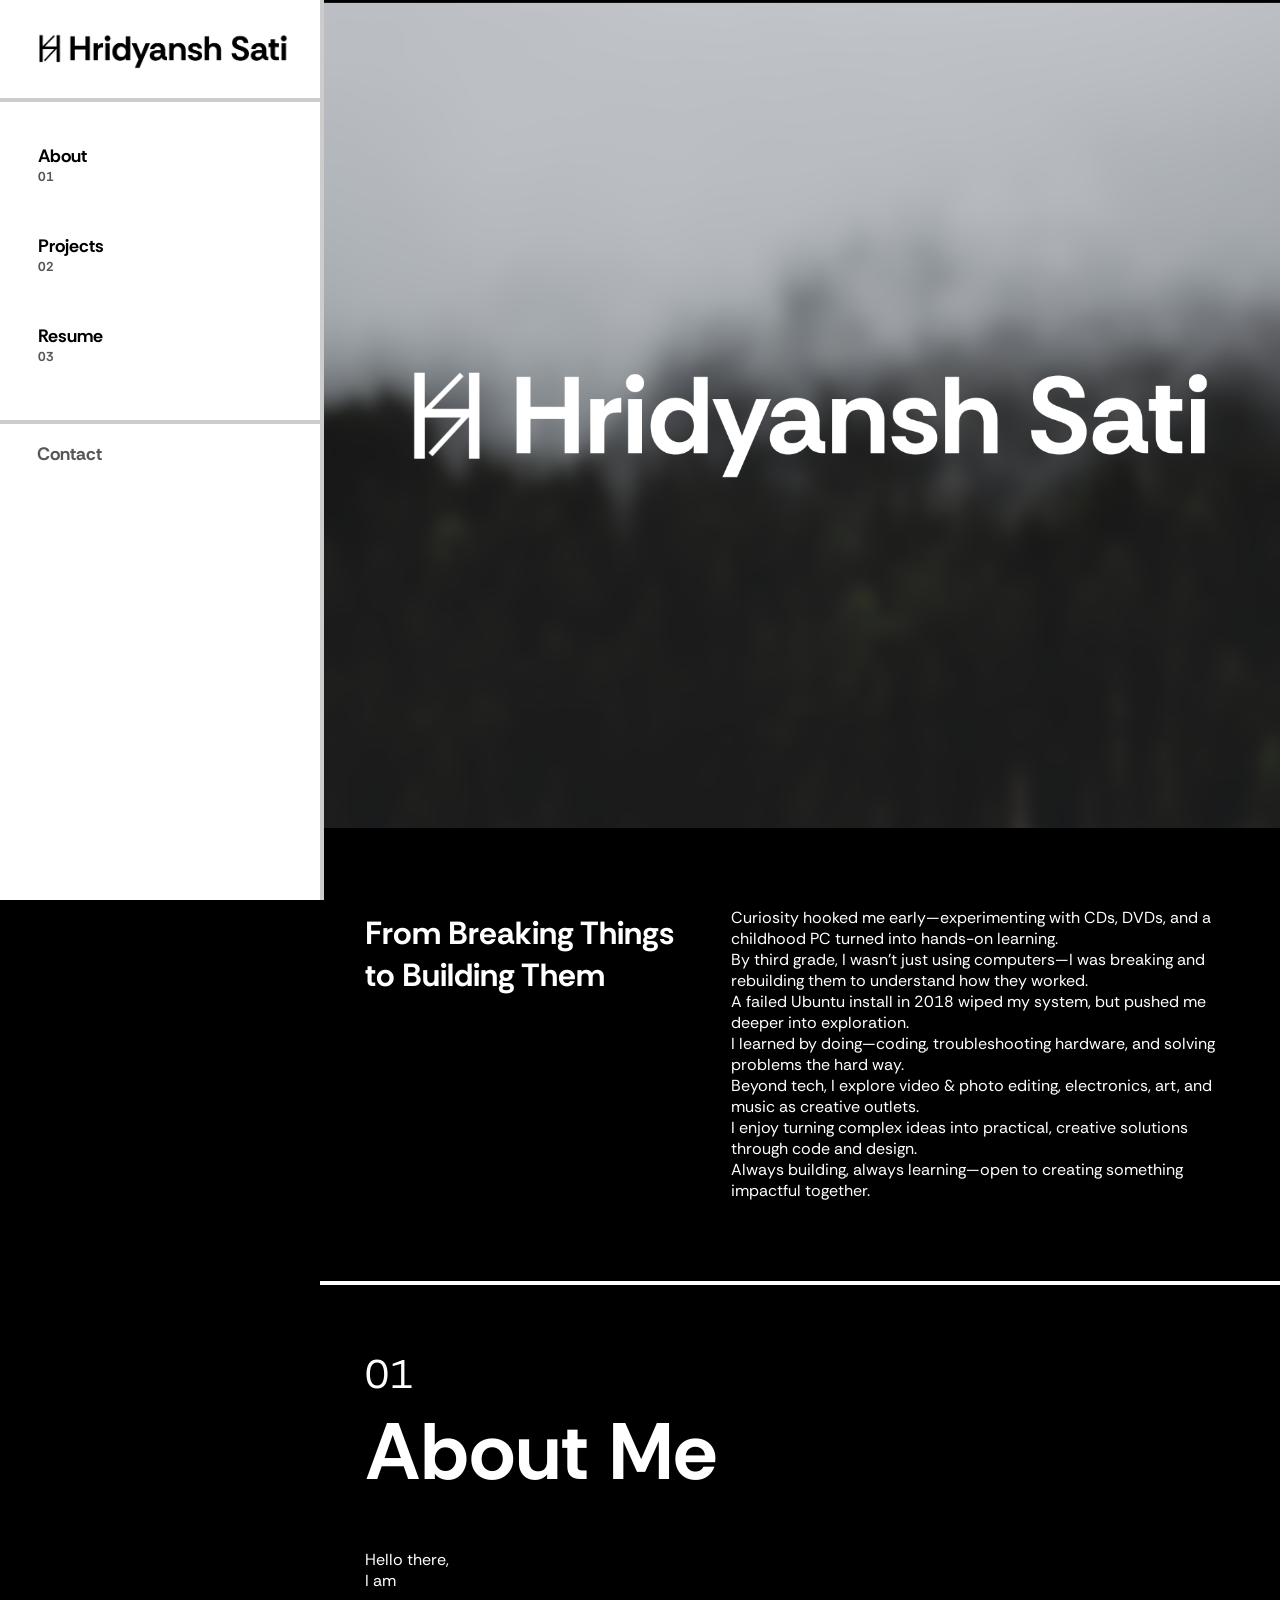
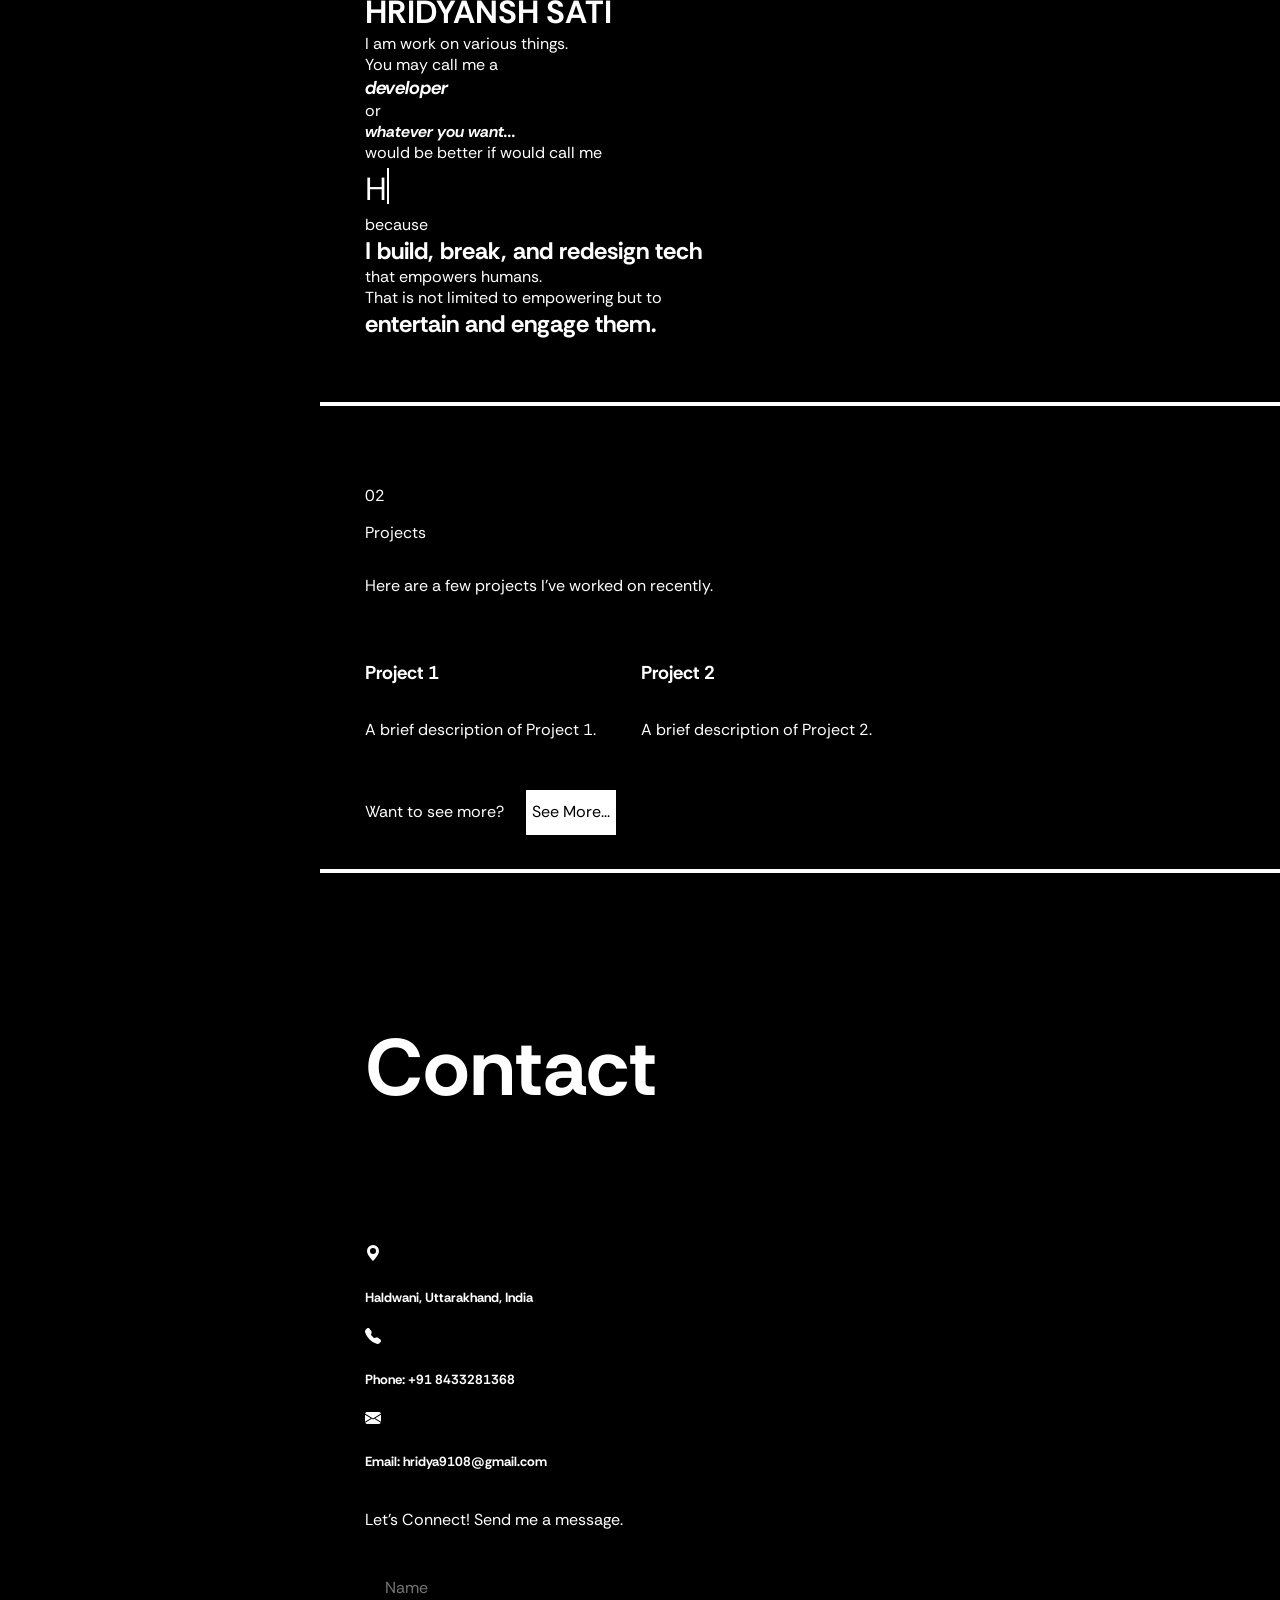
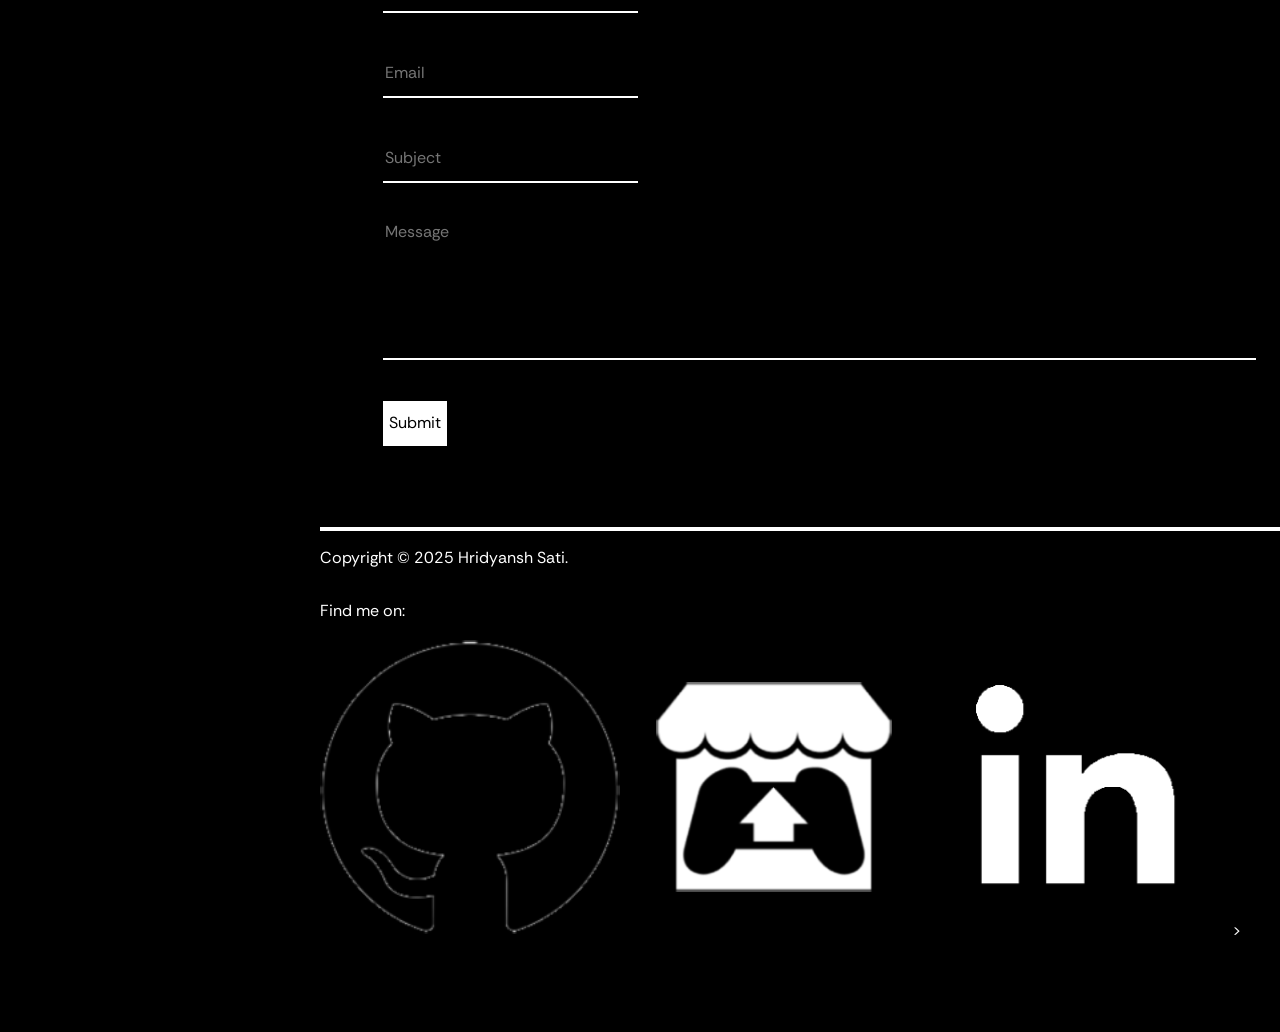
==== index.html @ 6a9c9d54 "some changes made to contact section like h1 to p" ====
<!DOCTYPE html>
<html lang="en">
    <head>
        <meta charset="UTF-8">
        <meta name="viewport" content="width=device-width, initial-scale=1.0">
        <link rel="preconnect" href="https://fonts.googleapis.com">
        <link rel="preconnect" href="https://fonts.gstatic.com" crossorigin>
        <link href="https://fonts.googleapis.com/css2?family=Rethink+Sans:ital,wght@0,400..800;1,400..800&display=swap" rel="stylesheet">
        <link rel="stylesheet" href="/css/index.css">
        <link rel="icon" type="image/png" href="/images/favicon.png">
        <title>Hridyansh Sati</title>
    </head>
    <body>
        <div id="container">
            <nav id="navbar">
                <div id="navbar-content">
                    <a href="index.html">
                        <div id="nav-logo">
                            <svg xmlns="http://www.w3.org/2000/svg" xmlns:xlink="http://www.w3.org/1999/xlink" width="3000" height="500" viewBox="0 0 3000 500">
                                <image xlink:href="[data-uri]" x="0" y="0" width="3000" height="500"/>
                            </svg>
                        </div>
                    </a>
                    <ol>
                        <li>
                            <button class="nav-links">
                                <div class="nav-links-title">
                                    <p class="nav-links-title-name">About</p>
                                </div>
                                <div class="nav-links-title">
                                    <p  class="nav-links-title-number">01</p>
                                </div>
                            </button>
                        </li>
                        <li>
                            <button class="nav-links">
                                <div class="nav-links-title">
                                    <p  class="nav-links-title-name">Projects</p>
                                </div>
                                <div class="nav-links-title">
                                    <p  class="nav-links-title-number">02</p>
                                </div>
                            </button>
                        </li>
                        <li>
                            <button class="nav-links">
                                <div class="nav-links-title">
                                    <p  class="nav-links-title-name">Resume</p>
                                </div>
                                <div class="nav-links-title">
                                    <p  class="nav-links-title-number">03</p>
                                </div>
                            </button>
                        </li>
                    </ol>
                    <a href="/html/contact.html" class="nav-links-contact">Contact</a>
                </div>
            </nav>

            <div id="contentContainer">
                <div id="iImage">
                </div>

                <div id="sparky">
                    <div id="sparkingIdeas">
                        <div id="sparkingIdeas-title">
                            <h1>From Breaking Things to Building Them </h1>
                        </div>
                        <div id="sparkingIdeas-content">
                            <p>Curiosity hooked me early—experimenting with CDs, DVDs, and a childhood PC turned into hands-on learning.<br>
                                By third grade, I wasn’t just using computers—I was breaking and rebuilding them to understand how they worked.<br>
                                A failed Ubuntu install in 2018 wiped my system, but pushed me deeper into exploration.<br>
                                I learned by doing—coding, troubleshooting hardware, and solving problems the hard way.<br>
                                Beyond tech, I explore video & photo editing, electronics, art, and music as creative outlets.<br>
                                I enjoy turning complex ideas into practical, creative solutions through code and design.<br>
                                Always building, always learning—open to creating something impactful together.
                            </p>
                        </div>
                    </div>
                </div>

                <div id="about-me">
                    <div id="about-section">
                        <div id="about-title">
                            <p id="about-title-number">01</p>
                            <p id="about-title-name">About Me</p>
                        </div>
                        <div id="about-content">
                            <p>Hello there,<br>I am </p>
                            <h1>HRIDYANSH SATI</h1>
                            <p>I am work on various things.<br> You may call me a</p>
                            <h3>developer</h3>
                            <p>or</p>
                            <h4>whatever you want...</h4>
                            <p>would be better if would call me</p>
                            <div id="changingTerm">
                                <p><span id="term"></span></p>
                            </div>
                            <p>because</p>
                            <h2>I build, break, and redesign tech</h2>
                            <p>that empowers humans.<br>That is not limited to empowering but to</p>
                            <h2>entertain and engage them.</h2>
                        </div>
                    </div>
                </div>

                <div id="projects">
                    <div id="projects-section">
                        <div id="projects-title">
                            <p id="projects-title-number">02</p>
                            <p id="projects-title-name">Projects</p>
                        </div>
                        <div id="projects-content">
                            <p>Here are a few projects I've worked on recently.</p>
                            <div id="project-items">
                                <div id="project-itembox">
                                    <div id="project-item-image">
                                    </div>
                                    <div class="project-item-title">
                                        <h3>Project 1</h3>
                                    </div>
                                    <div class="project-item-description">
                                        <p>A brief description of Project 1.</p>
                                    </div>
                                </div>
                                <div id="project-itembox">
                                    <div id="project-item-image">
                                    </div>
                                    <div class="project-item-title">
                                        <h3>Project 2</h3>
                                    </div>
                                    <div class="project-item-description">
                                        <p>A brief description of Project 2.</p>
                                    </div>
                                </div>
                            </div>
                            <div id="see-more">
                                <p>Want to see more? <button>See More...</button></p>
                            </div>
                        </div>
                    </div>
                </div>

                <div id="contact">
                    <div id="contact-section">
                        <div id="contact-title">
                            <p id="contact-title-name">Contact</p>
                        </div>
                        <div id="contact-content">
                            <div id="contact-details">
                                <div class="contact-detail-1">
                                    <svg xmlns="http://www.w3.org/2000/svg" width="16" height="16" fill="currentColor" class="bi bi-geo-alt-fill" viewBox="0 0 16 16">
                                        <path d="M8 16s6-5.686 6-10A6 6 0 0 0 2 6c0 4.314 6 10 6 10m0-7a3 3 0 1 1 0-6 3 3 0 0 1 0 6"/>
                                    </svg>
                                    <h5>Haldwani, Uttarakhand, India</h5>
                                </div>
                                <div class="contact-detail-2">
                                    <svg xmlns="http://www.w3.org/2000/svg" width="16" height="16" fill="currentColor" class="bi bi-telephone-fill" viewBox="0 0 16 16">
                                        <path fill-rule="evenodd" d="M1.885.511a1.745 1.745 0 0 1 2.61.163L6.29 2.98c.329.423.445.974.315 1.494l-.547 2.19a.68.68 0 0 0 .178.643l2.457 2.457a.68.68 0 0 0 .644.178l2.189-.547a1.75 1.75 0 0 1 1.494.315l2.306 1.794c.829.645.905 1.87.163 2.611l-1.034 1.034c-.74.74-1.846 1.065-2.877.702a18.6 18.6 0 0 1-7.01-4.42 18.6 18.6 0 0 1-4.42-7.009c-.362-1.03-.037-2.137.703-2.877z"/>
                                    </svg>
                                    <h5>Phone: +91 8433281368</h5>
                                </div>
                                <div class="contact-detail-3">
                                    <svg xmlns="http://www.w3.org/2000/svg" width="16" height="16" fill="currentColor" class="bi bi-envelope-fill" viewBox="0 0 16 16">
                                        <path d="M.05 3.555A2 2 0 0 1 2 2h12a2 2 0 0 1 1.95 1.555L8 8.414zM0 4.697v7.104l5.803-3.558zM6.761 8.83l-6.57 4.027A2 2 0 0 0 2 14h12a2 2 0 0 0 1.808-1.144l-6.57-4.027L8 9.586zm3.436-.586L16 11.801V4.697z"/>
                                    </svg>
                                    <h5>Email: hridya9108@gmail.com</h5>
                                </div>
                            </div>
                            <div id="contact-form">
                                <div id="contect-message">
                                    <p>Let's Connect! Send me a message.</p>
                                </div>
                                <div id="contact-form-content">
                                    <form action="https://formspree.io/f/xanbqana" method="POST">
                                        <div id="form-inputs">
                                            <div class="form-input">
                                                <input type="text" placeholder="Name" required name="name">
                                            </div>
                                            <div class="form-input">
                                                <input type="text" placeholder="Email" required name="email">
                                            </div>
                                            <div class="form-input">
                                                <input type="text" placeholder="Subject" required name="subject">
                                            </div>
                                            <div class="form-input">
                                                <textarea type="text" placeholder="Message" required name="message" id="message"></textarea>
                                            </div>
                                        </div>
                                        <div id="contact-form-submit">
                                            <button type="submit">Submit</button>
                                        </div>
                                    </form>
                                    <!--Message Overlay -->
                                    <div id="overlay">
                                        <div id="overlay-message"></div>
                                    </div>
                                </div>
                            </div>
                        </div>
                    </div>
                </div>
                
                <div id="bottomB">
                    <div id="copy">
                        <p>Copyright &copy; 2025 Hridyansh Sati.</p>
                    </div>
                    <div id="connect">
                        <p>Find me on:</p>
                        <a href="https://github.com/hridyansh5492" target="_blank" rel="noopener" aria-label="Go to Github"><img src="icons/github.png" alt=""></img></a>
                        <a href="https://itch.io/profile/sapt7" target="_blank" rel="noopener" aria-label="Go to Itch.io"><img src="icons/itch_io.png" alt=""></img></a>
                        <a href="https://www.linkedin.com/in/hridyansh-sati-08685918a/" target="_blank" rel="noopener" aria-label="Go to LinkedIn"><img src="icons/linkedin.png" alt=""></img></a>
                        <!--<a href=""><img src="icons/playstore.png" alt=""></img></a>-->   <!--Playstore Tag-->>
                    </div>
                </div>
            </div>
        </div>
        <script src="/js/index.js"></script>
    </body>
</html>
---- css/index.css ----
*{
    font-family: "Rethink Sans", sans-serif;
    color: rgb(255, 255, 255);
    list-style-type: none;
    overflow-x: hidden;
}

html {
    scroll-behavior: smooth;
}

body{
    margin: 0%;
    background-color: #000000;
}

#container{
    width: 100%;
    height: 100%;
}

/* Navigation Bar */
#navbar{
    background-color: rgb(255, 255, 255);
    height: 100vh;
    width: 25%;
    position: fixed;
    border-right: #cccccc 0.5vh solid;
}

#navbar-content{
    display: flex;
    flex-direction: column;
    gap: 18px;
}

#nav-logo{
    border-bottom: #cccccc 0.5vh solid;
}

#nav-logo svg{
    width: 100%;
    height: auto;
    display: block;
    margin: 7% 7% 7% 5%;
}

#navbar ol{
    padding: 0;
    margin: 0;
    border-bottom: #cccccc 0.5vh solid;
    padding: 0px 20px 30px 32px;
    gap: 10px;
}

#navbar ol li{
    display: flex;
    flex-direction: column;         
    box-sizing: border-box;
}

/*buttons in the navigation bar*/
.nav-links, .nav-links-contact {
    background-color: rgb(255, 255, 255);
    color: rgb(0, 0, 0);
    position: relative;
    width: 100%;
    height: 10vh;
    overflow: hidden;
    justify-content: left;
    text-decoration: none;
    font-weight: bold;
    margin: 0px;
}

.nav-links .nav-links-title{
    width: 80%;
    height: min-content; 
    display: flex;
    flex-direction: row;
}

.nav-links .nav-links-title .nav-links-title-name {
    color: #000000;
    font-size: 18px;
    margin: 0px;
}

.nav-links .nav-links-title .nav-links-title-number {
    color: #575757;
    font-size: 13px;
    margin: 0px;
}

.nav-links-contact {
    padding: 0px 20px 30px 37px;
    color: #575757;
    font-size: 18px;
}

#navbar li .nav-links:hover .nav-links-title-name{
    color: #575757;
}

#navbar li .nav-links:hover .nav-links-title-number{
    color: #000000;
}

/*Content Container*/
#contentContainer{
    margin-left: 25%;
    width: 75%;
    display: flex;
    flex-direction: column;
    padding-bottom: 10vh;
}

/*intro image*/
#iImage{
    background-image: url("/images/iImage.svg");
    background-size: cover;
    background-position: center;
    width: 100%;
    height: 92vh;
}

/*sparking Ideas*/
#sparky {
    border-bottom: #ffffff 0.5vh solid;
}

#sparkingIdeas{
    display: flex;
    flex-direction: row;
    margin-top: 7vh;
    margin-left: 5vh;
}

#sparkingIdeas-title {
    width: 35%;
}

#sparkingIdeas-content{
    width: 55%;
    margin: 0% 0% 7% 5%;
}

/*about-section*/
#about-me {
    border-bottom: #ffffff 0.5vh solid;
}

#about-section{
    margin-top: 7vh;
    margin-left: 5vh;
}

#about-section p,
#about-section h1,
#about-section h2,
#about-section h3,
#about-section h4,
#about-section h5,
#about-section h6{
    margin: 0;
}

#about-section h3,
#about-section h4{
    font-style: italic;
}

#about-title{
    display: flex;
    flex-direction: column;
    margin-bottom: 5vh;
}

#about-title-number {
    font-size: 2.5rem;
}

#about-title-name {
    font-size: 5rem;
    font-weight: bold;
}

#about-content {
    gap: 5vh;
    margin-bottom: 7vh;
}

#changingTerm{
    margin-top: 5vh;
    margin-left: 5vh;
    width: 75%;
    height: 2.25rem;
    display: flex;
    margin: 5px 0px 10px 0px;
}

#changingTerm p{
    font-family: "Rethink Sans", sans-serif;
    font-size: 2rem;
    width: 16ch;
    overflow: hidden;
    white-space: nowrap;
    margin: 0;
    flex-shrink: 0px;
}

#term{
    display: inline-block;
    border-right: 2px solid white;
    animation: blink 0.8s steps(1) infinite;
}

@keyframes blink {
    50% {
        border-color: transparent;
    }
}

/*projects-section
<div id="projects">
                    <div id="projects-section">
                        <div id="projects-title">
                            <p id="projects-title-number">02</p>
                            <p id="projects-title-name">Projects</p>
                        </div>
                        <div id="projects-content">
                            <p>Here are a few projects I've worked on recently.</p>
                            <div id="project-items">
                                <div id="project-itembox">
                                    <div id="project-item-image">
                                    </div>
                                    <div class="project-item-title">
                                        <h3>Project 1</h3>
                                    </div>
                                    <div class="project-item-description">
                                        <p>A brief description of Project 1.</p>
                                    </div>
                                </div>
                                */
#projects {
    border-bottom: #ffffff 0.5vh solid;
}

#projects-section{
    margin-top: 7vh;
    margin-left: 5vh;
}

#project-items{
    display: flex;
    flex-direction: row;
    gap: 5vh;
    margin-top: 5vh;
}


/*contact form*/
#contact {
    border-bottom: #ffffff 0.5vh solid;
}

#contact-section{
    margin-top: 7vh;
    margin-left: 5vh;
}

#contact-title{
    display: flex;
    flex-direction: column;
    margin-bottom: 5vh;
}

#contact-title-name {
    font-size: 5rem;
    font-weight: bold;
}

#contact-content {
    gap: 5vh;
    margin-bottom: 7vh;
}

#contform{
    display: grid;
}

input, button{
    margin: 2vh;
    height: 5vh;
    background-color: transparent;
    color: #ffffff;
    border: 0;
    border-bottom: 2px solid #ffffff;
    outline: none;
    font-size: 100%;
}

textarea{
    width: 95%;
    margin: 2vh;
    background-color: transparent;
    border: 0;
    border-bottom: 2px solid #ffffff;
    resize: none;
    outline: none;
    font-size: 100%;
}

#message{
    height: 15vh;
}

button{
    background-color: #ffffff;
    color: #000000;
    font-size: 100%;
}

/*footer
#bottomB{
    width: 100%;
    height: 7%;
    background-color: #ffffff;
    display: flex;
    justify-content: space-between;

    bottom: 0px;
    font-size: larger;
    font-weight: bold;
    box-shadow: -10px -10px 15px 15px rgba(61, 61, 61, 0.3);
}

#bottomB #copy{
    width: 50%;
    color: #000000;
    margin-top: 0.5%;
    margin-left: 2%;
}

#bottomB #connect{
    width: 45%;
    display: flex;
    margin-top: 0.5%;
}

#bottomB p{
    color: #000000;
    margin-top: 1%;
}

#bottomB #connect img{
    width: 5vh;
    height: 5vh;
    margin-left: 2vh;
    border-radius: 50%;
}

#bottomB #connect img:hover{
    box-shadow: 0px 0px 10px #000;
}

#contact{
    margin-left: 5vh;
    width: 50%;
}

#connectM{
    margin-left: 2vh;
}
*/
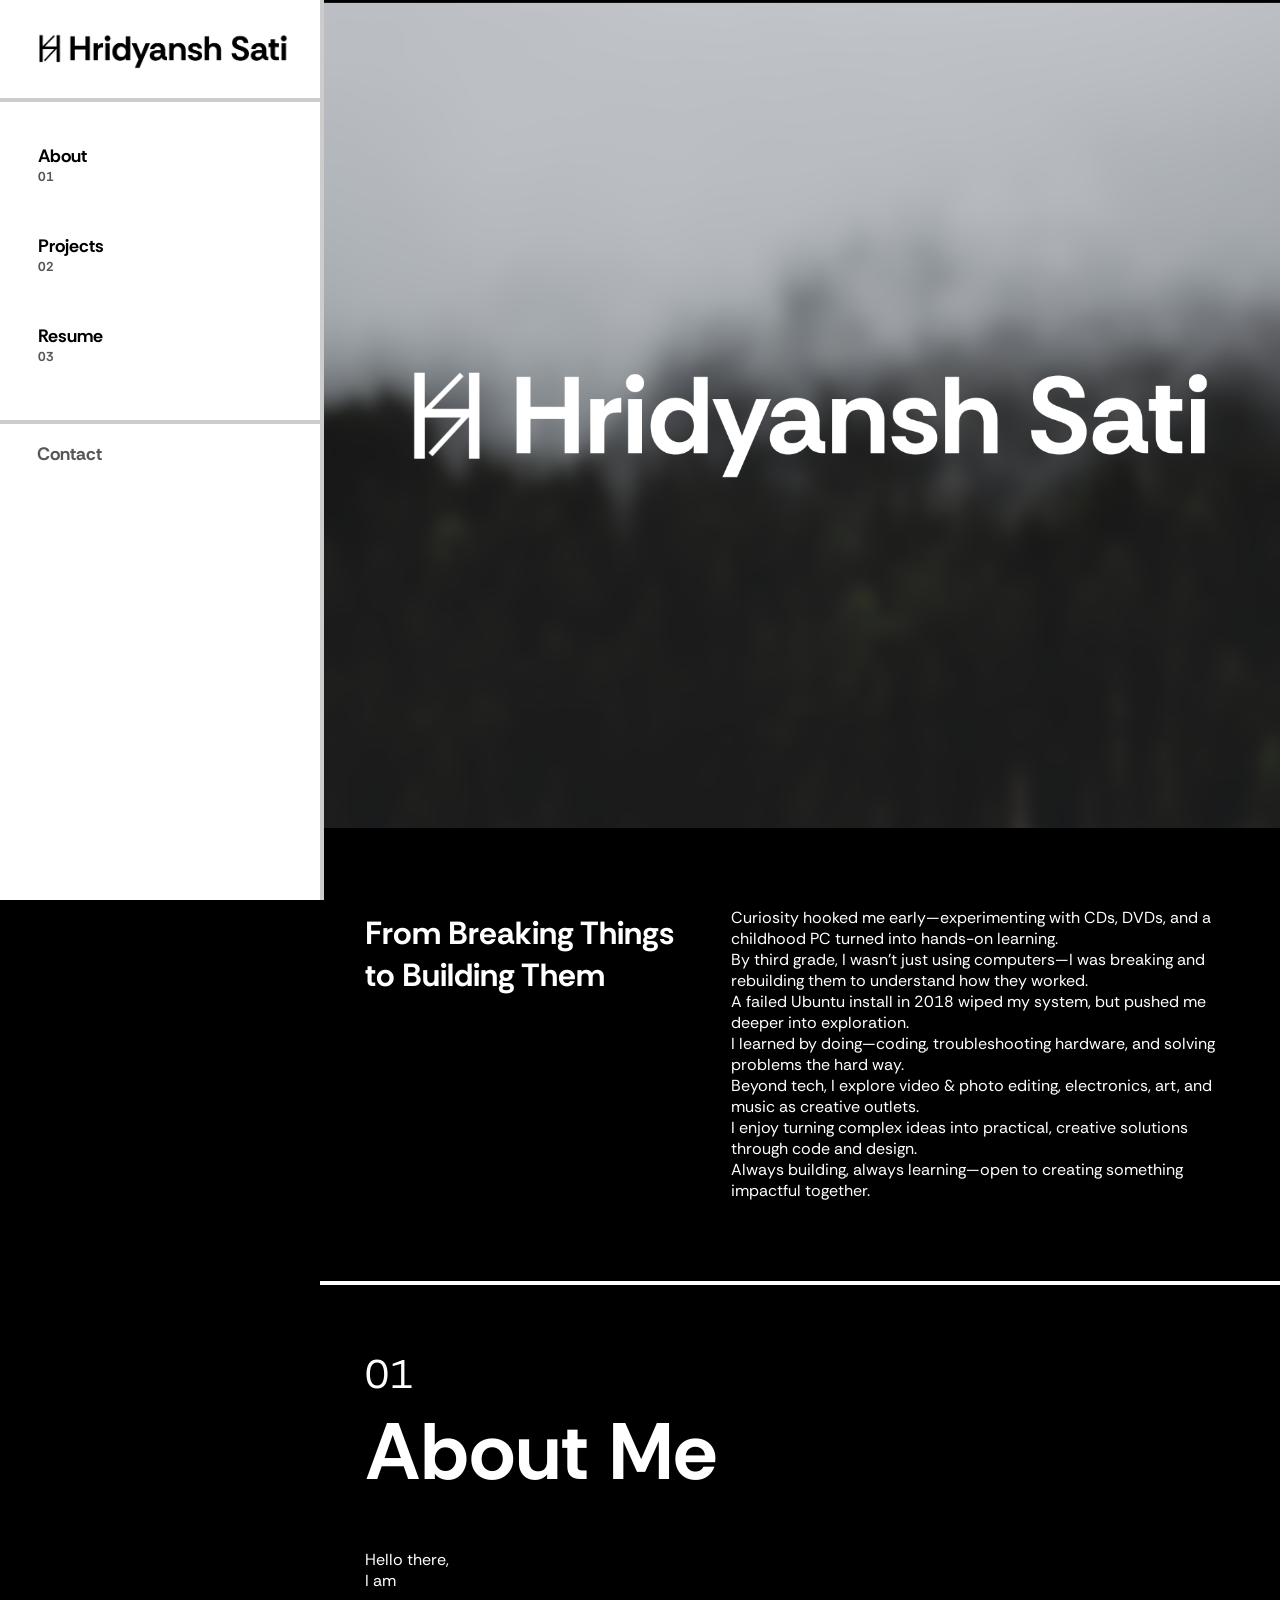
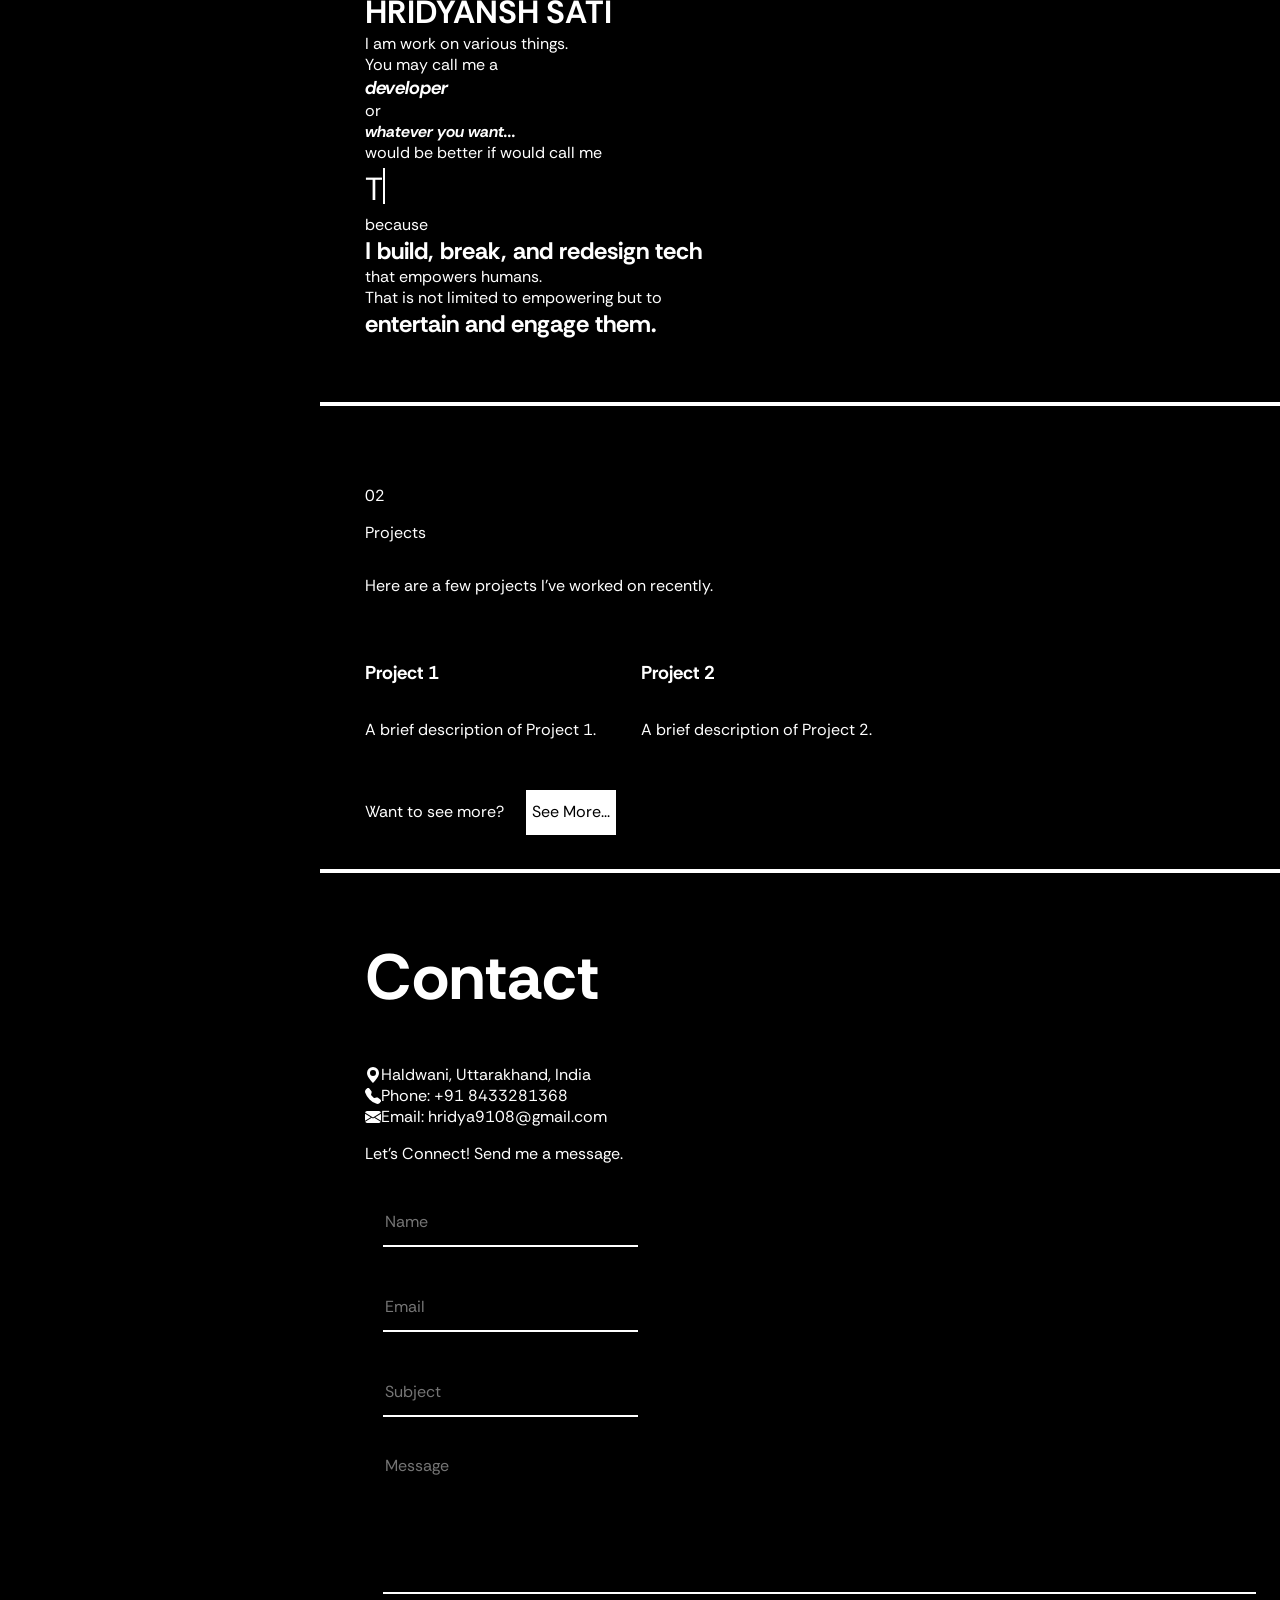
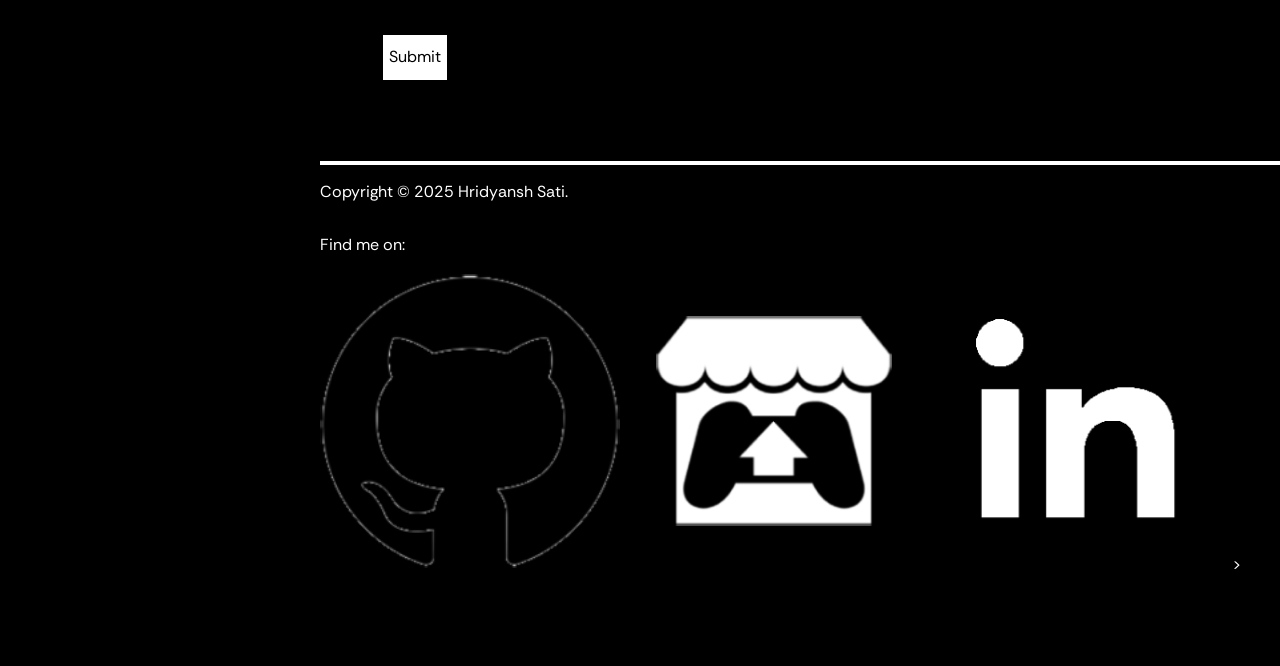
==== commit 7ff54dd1: "done settings of contact details" ====
--- a/index.html
+++ b/index.html
@@ -148,23 +148,23 @@
                         </div>
                         <div id="contact-content">
                             <div id="contact-details">
-                                <div class="contact-detail-1">
-                                    <svg xmlns="http://www.w3.org/2000/svg" width="16" height="16" fill="currentColor" class="bi bi-geo-alt-fill" viewBox="0 0 16 16">
+                                <div class="contact-detail">
+                                    <svg class="contact-detail-icon" xmlns="http://www.w3.org/2000/svg" width="16" height="16" fill="currentColor" class="bi bi-geo-alt-fill" viewBox="0 0 16 16">
                                         <path d="M8 16s6-5.686 6-10A6 6 0 0 0 2 6c0 4.314 6 10 6 10m0-7a3 3 0 1 1 0-6 3 3 0 0 1 0 6"/>
                                     </svg>
-                                    <h5>Haldwani, Uttarakhand, India</h5>
-                                </div>
-                                <div class="contact-detail-2">
-                                    <svg xmlns="http://www.w3.org/2000/svg" width="16" height="16" fill="currentColor" class="bi bi-telephone-fill" viewBox="0 0 16 16">
+                                    <p class="contact-detail-info">Haldwani, Uttarakhand, India</p>
+                                </div>
+                                <div class="contact-detail">
+                                    <svg class="contact-detail-icon" xmlns="http://www.w3.org/2000/svg" width="16" height="16" fill="currentColor" class="bi bi-telephone-fill" viewBox="0 0 16 16">
                                         <path fill-rule="evenodd" d="M1.885.511a1.745 1.745 0 0 1 2.61.163L6.29 2.98c.329.423.445.974.315 1.494l-.547 2.19a.68.68 0 0 0 .178.643l2.457 2.457a.68.68 0 0 0 .644.178l2.189-.547a1.75 1.75 0 0 1 1.494.315l2.306 1.794c.829.645.905 1.87.163 2.611l-1.034 1.034c-.74.74-1.846 1.065-2.877.702a18.6 18.6 0 0 1-7.01-4.42 18.6 18.6 0 0 1-4.42-7.009c-.362-1.03-.037-2.137.703-2.877z"/>
                                     </svg>
-                                    <h5>Phone: +91 8433281368</h5>
-                                </div>
-                                <div class="contact-detail-3">
-                                    <svg xmlns="http://www.w3.org/2000/svg" width="16" height="16" fill="currentColor" class="bi bi-envelope-fill" viewBox="0 0 16 16">
+                                    <p class="contact-detail-info">Phone: +91 8433281368</p>
+                                </div>
+                                <div class="contact-detail">
+                                    <svg class="contact-detail-icon" xmlns="http://www.w3.org/2000/svg" width="16" height="16" fill="currentColor" class="bi bi-envelope-fill" viewBox="0 0 16 16">
                                         <path d="M.05 3.555A2 2 0 0 1 2 2h12a2 2 0 0 1 1.95 1.555L8 8.414zM0 4.697v7.104l5.803-3.558zM6.761 8.83l-6.57 4.027A2 2 0 0 0 2 14h12a2 2 0 0 0 1.808-1.144l-6.57-4.027L8 9.586zm3.436-.586L16 11.801V4.697z"/>
                                     </svg>
-                                    <h5>Email: hridya9108@gmail.com</h5>
+                                    <p class="contact-detail-info">Email: hridya9108@gmail.com</p>
                                 </div>
                             </div>
                             <div id="contact-form">
--- a/css/index.css
+++ b/css/index.css
@@ -276,8 +276,9 @@
 }
 
 #contact-title-name {
-    font-size: 5rem;
+    font-size: 4rem;
     font-weight: bold;
+    margin: 0;
 }
 
 #contact-content {
@@ -285,8 +286,19 @@
     margin-bottom: 7vh;
 }
 
-#contform{
-    display: grid;
+#contact-details {
+    display: flex;
+    flex-direction: column;
+}
+
+.contact-detail {
+    display: flex;
+    flex-direction: row;
+    align-items: center;
+}
+
+.contact-detail-info {
+    margin: 0;
 }
 
 input, button{
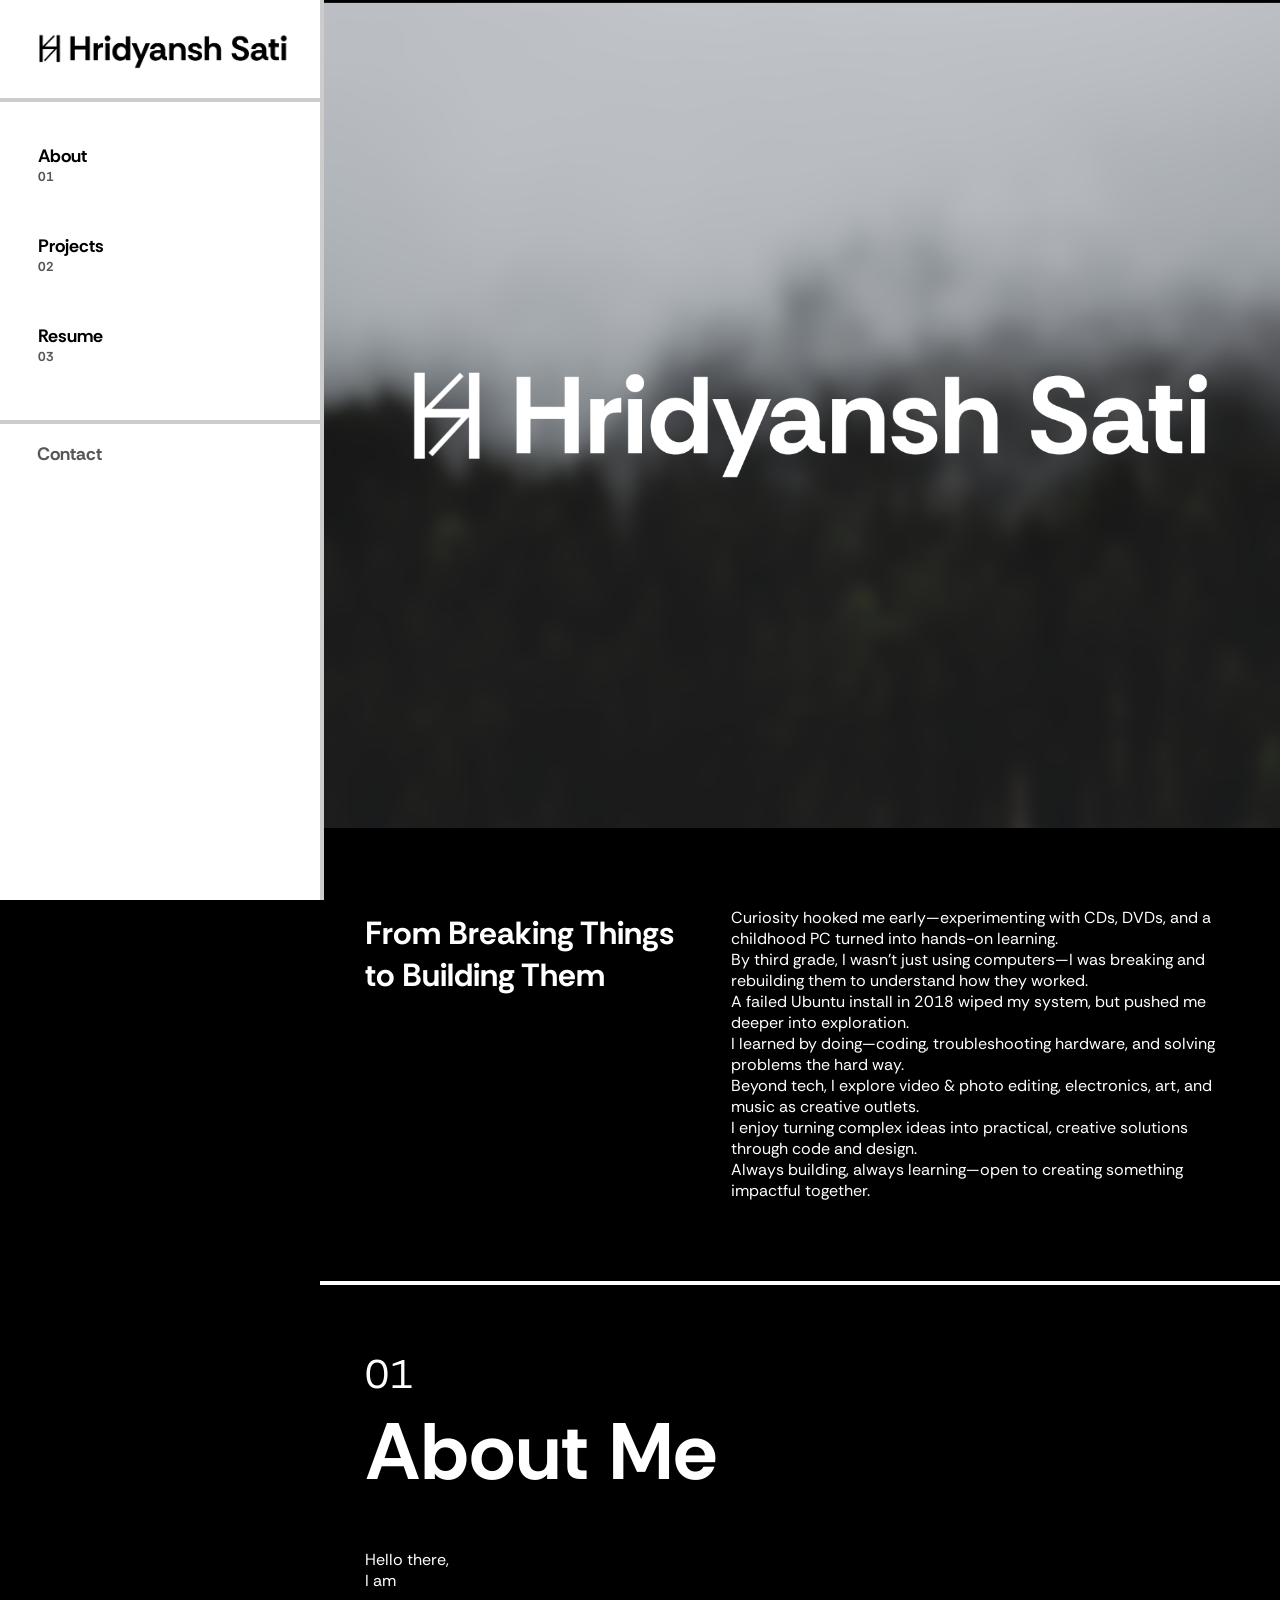
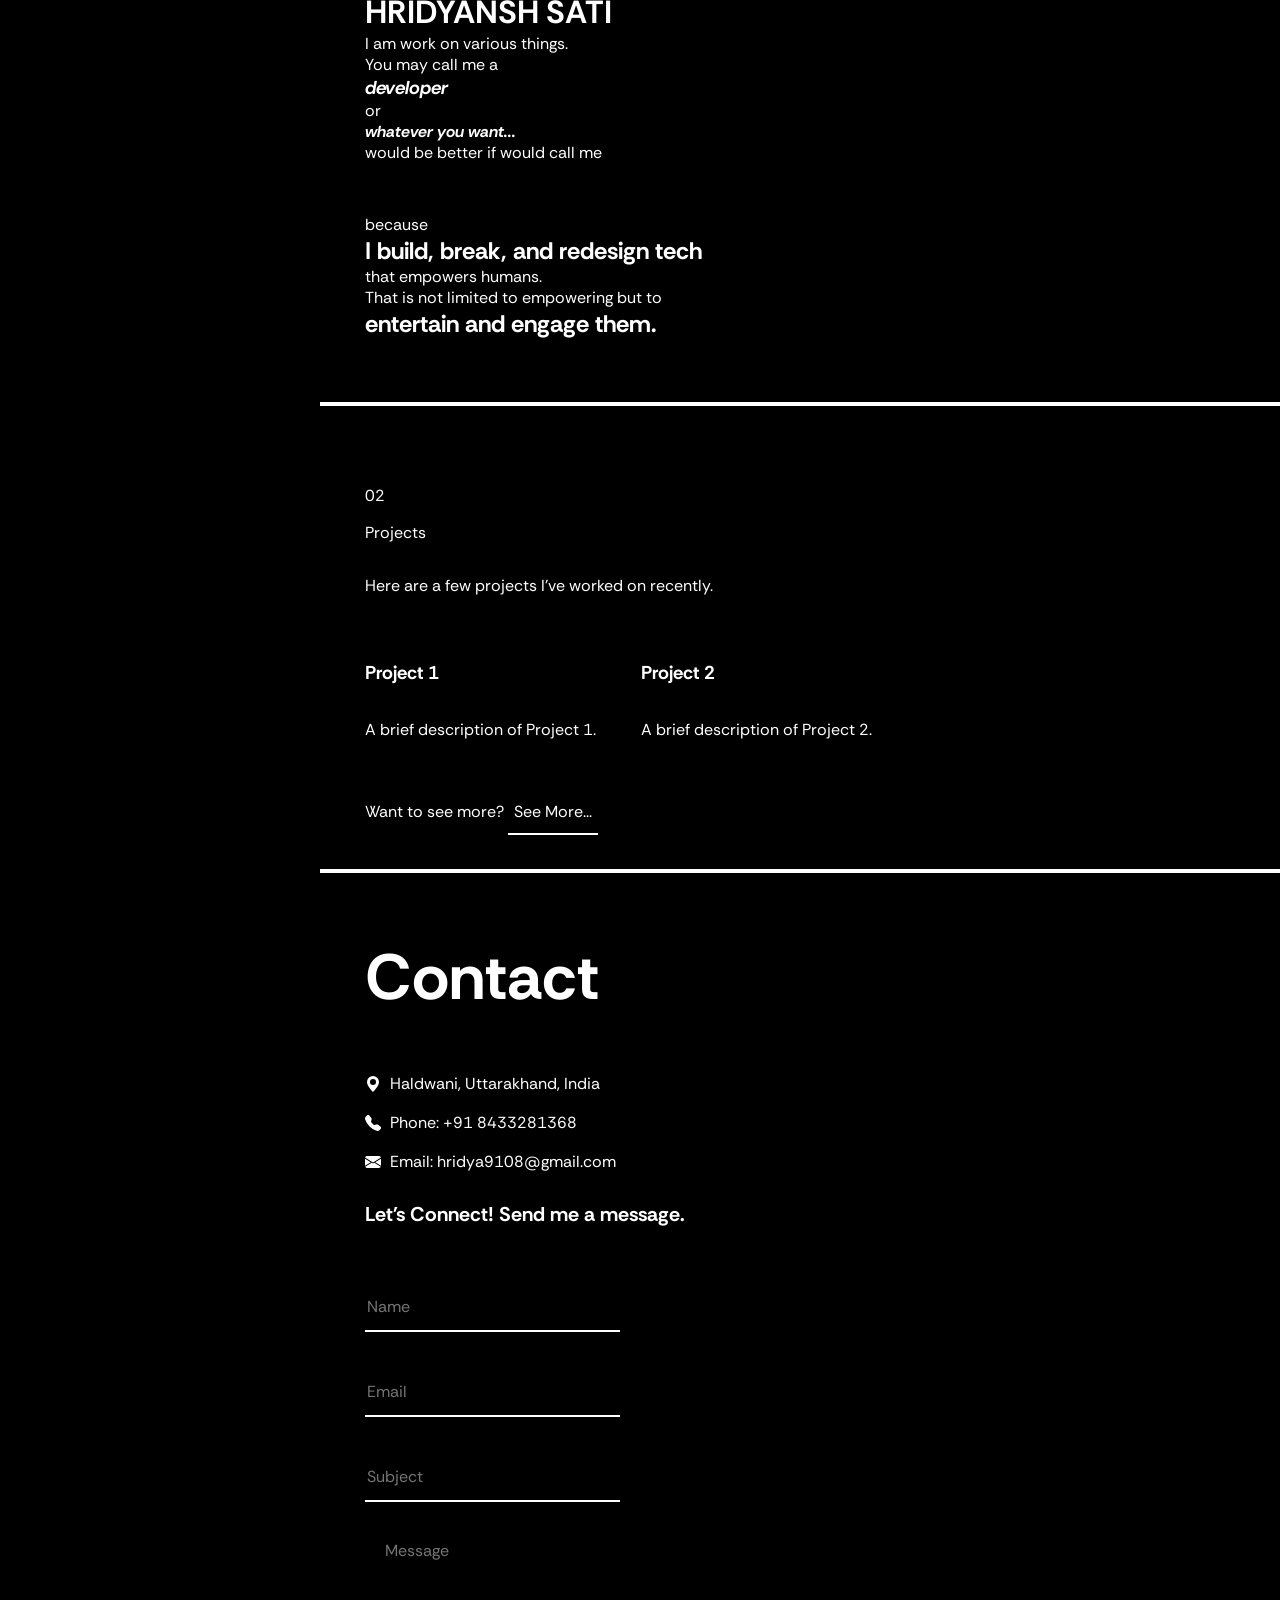
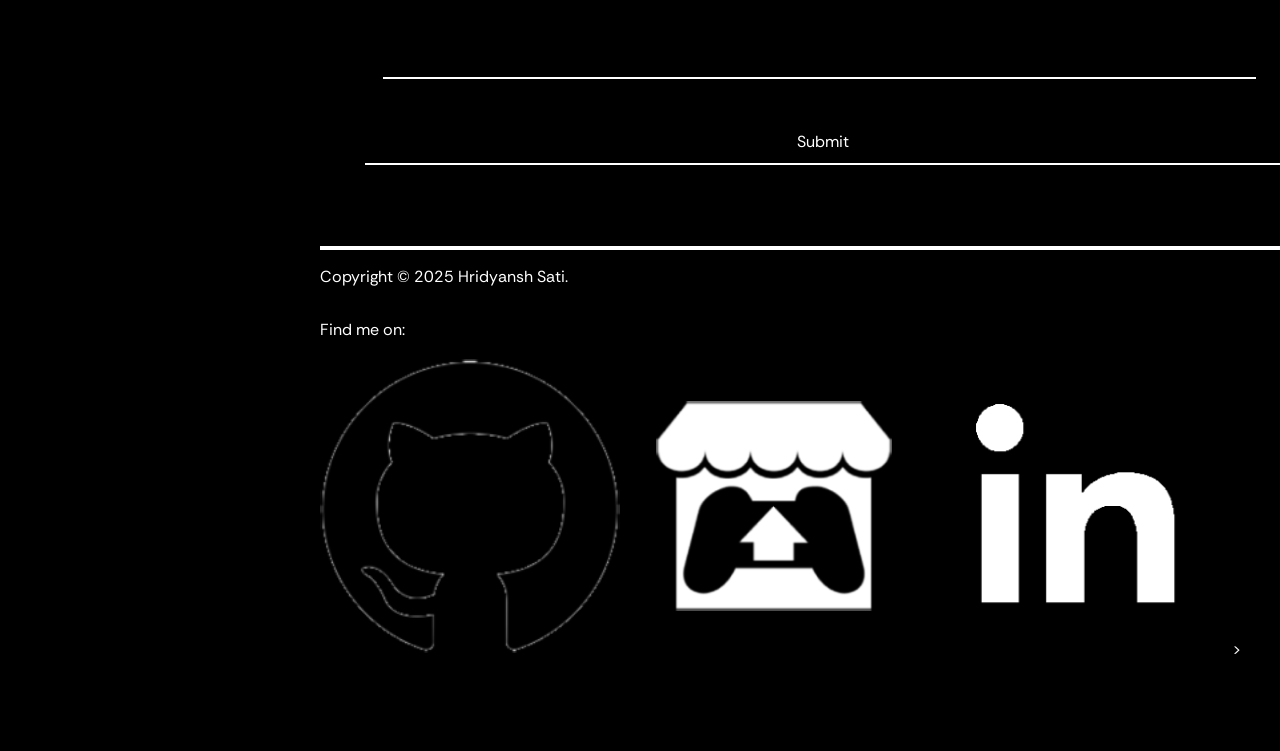
==== commit 6dfbcb70: "added width part to all section" ====
--- a/index.html
+++ b/index.html
@@ -168,27 +168,27 @@
                                 </div>
                             </div>
                             <div id="contact-form">
-                                <div id="contect-message">
-                                    <p>Let's Connect! Send me a message.</p>
+                                <div id="contact-message">
+                                    <p id="contact-message-text">Let's Connect! Send me a message.</p>
                                 </div>
                                 <div id="contact-form-content">
                                     <form action="https://formspree.io/f/xanbqana" method="POST">
                                         <div id="form-inputs">
                                             <div class="form-input">
-                                                <input type="text" placeholder="Name" required name="name">
-                                            </div>
-                                            <div class="form-input">
-                                                <input type="text" placeholder="Email" required name="email">
-                                            </div>
-                                            <div class="form-input">
-                                                <input type="text" placeholder="Subject" required name="subject">
-                                            </div>
-                                            <div class="form-input">
-                                                <textarea type="text" placeholder="Message" required name="message" id="message"></textarea>
+                                                <input class="form-input-field" type="text" placeholder="Name" required name="name">
+                                            </div>
+                                            <div class="form-input">
+                                                <input class="form-input-field" type="text" placeholder="Email" required name="email">
+                                            </div>
+                                            <div class="form-input">
+                                                <input class="form-input-field" type="text" placeholder="Subject" required name="subject">
+                                            </div>
+                                            <div class="form-input">
+                                                <textarea class="form-input-field" type="text" placeholder="Message" required name="message" id="message"></textarea>
                                             </div>
                                         </div>
                                         <div id="contact-form-submit">
-                                            <button type="submit">Submit</button>
+                                            <button id="form-submit-button" type="submit">Submit</button>
                                         </div>
                                     </form>
                                     <!--Message Overlay -->
--- a/css/index.css
+++ b/css/index.css
@@ -127,6 +127,7 @@
 /*sparking Ideas*/
 #sparky {
     border-bottom: #ffffff 0.5vh solid;
+    width: 100%;
 }
 
 #sparkingIdeas{
@@ -148,6 +149,7 @@
 /*about-section*/
 #about-me {
     border-bottom: #ffffff 0.5vh solid;
+    width: 100%;
 }
 
 #about-section{
@@ -244,6 +246,7 @@
                                 */
 #projects {
     border-bottom: #ffffff 0.5vh solid;
+    width: 100%;
 }
 
 #projects-section{
@@ -262,6 +265,7 @@
 /*contact form*/
 #contact {
     border-bottom: #ffffff 0.5vh solid;
+    width: 100%;
 }
 
 #contact-section{
@@ -298,11 +302,22 @@
 }
 
 .contact-detail-info {
-    margin: 0;
+    margin: 1vh;
+}
+
+#contact-form {
+    display: flex;
+    flex-direction: column;
+    gap: 2vh;
+}
+
+#contact-message-text {
+    font-size: 1.25rem;
+    font-weight: bold;
 }
 
 input, button{
-    margin: 2vh;
+    margin: 2vh 2vh 2vh 0vh;
     height: 5vh;
     background-color: transparent;
     color: #ffffff;
@@ -323,15 +338,22 @@
     font-size: 100%;
 }
 
+#form-submit-button{
+    margin: 2vh 2vh 2vh 0vh;
+    width: 100%;
+    height: 5vh;
+    background-color: transparent;
+    color: #ffffff;
+    border: 0;
+    border-bottom: 2px solid #ffffff;
+    outline: none;
+    font-size: 100%;
+}
+
 #message{
     height: 15vh;
 }
 
-button{
-    background-color: #ffffff;
-    color: #000000;
-    font-size: 100%;
-}
 
 /*footer
 #bottomB{
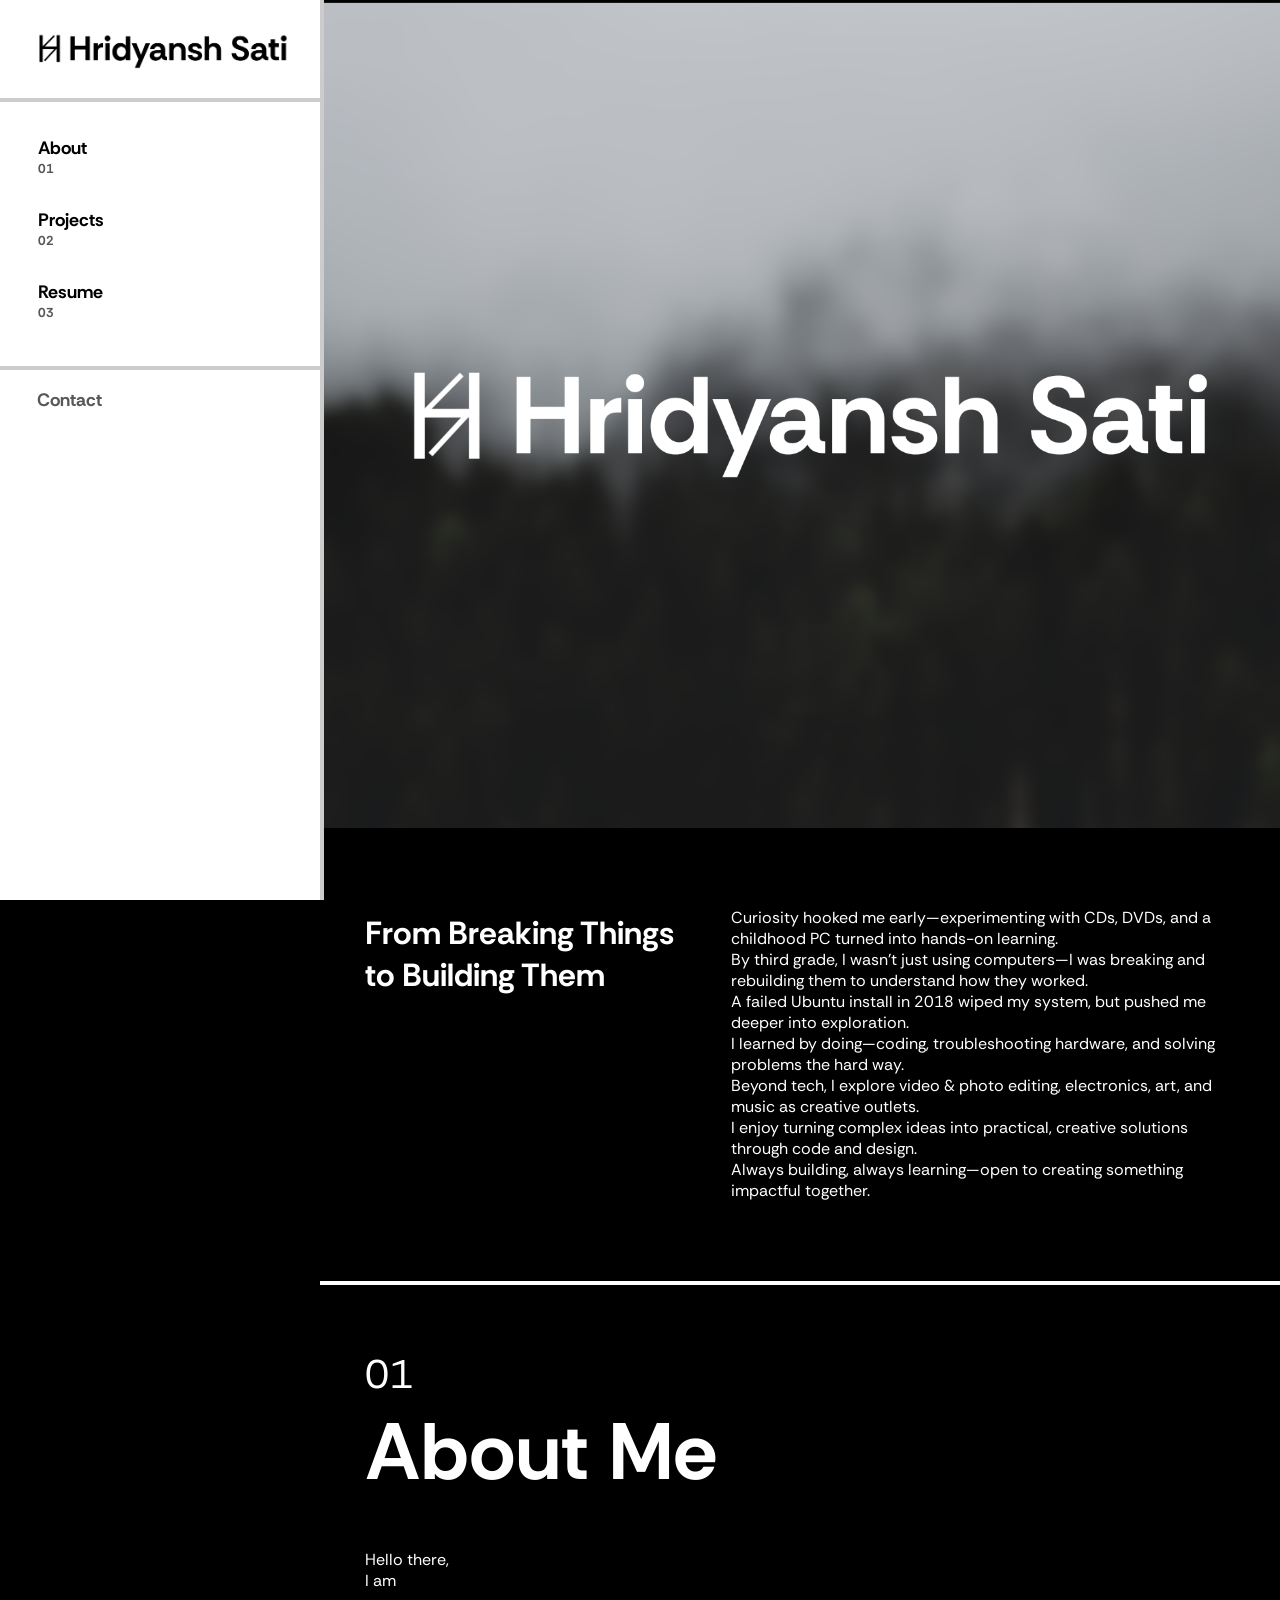
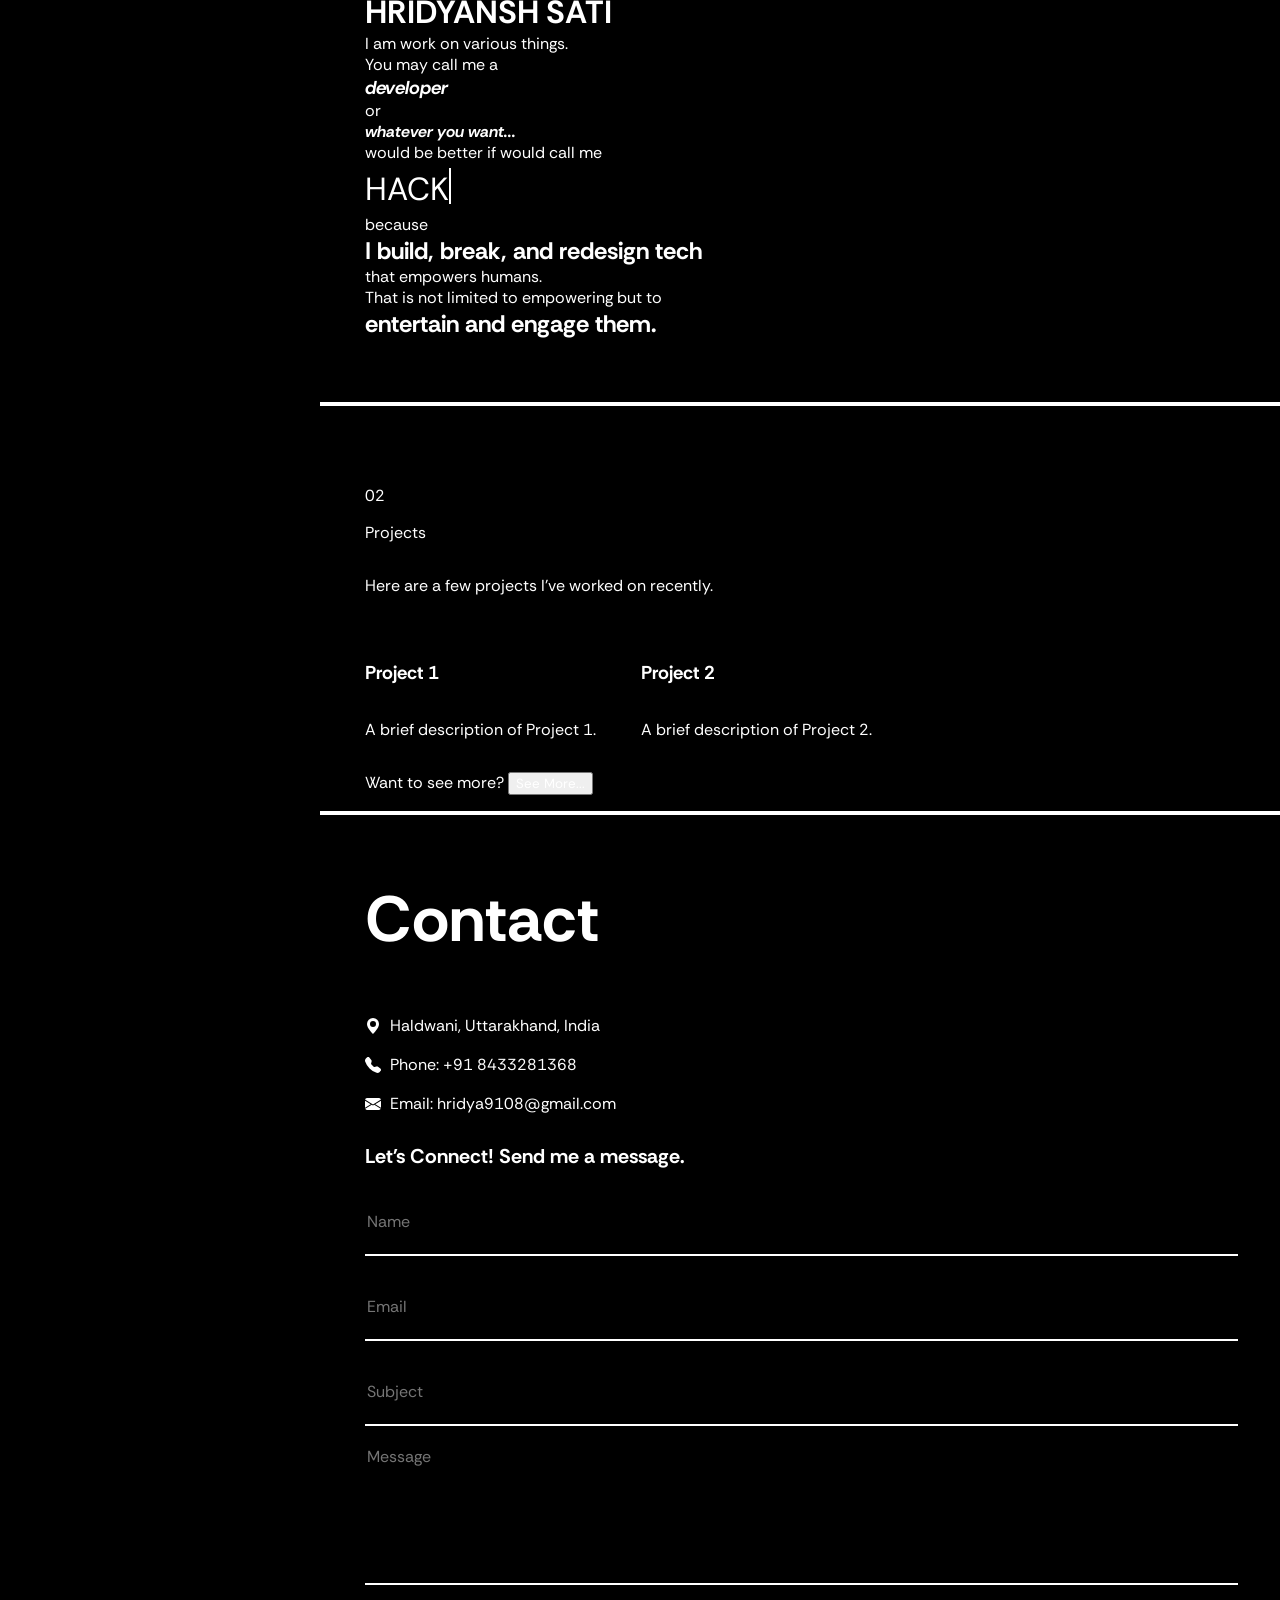
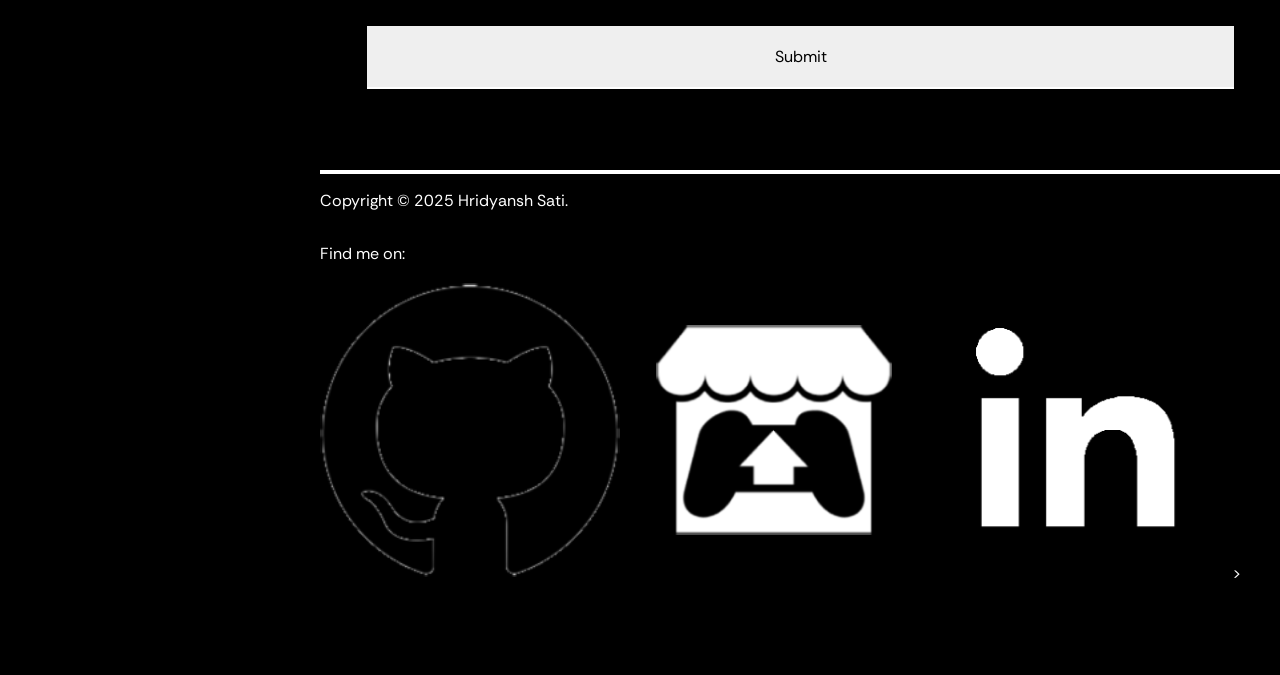
==== commit 1535383a: "navbar updation of color hover and button height" ====
--- a/index.html
+++ b/index.html
@@ -188,7 +188,7 @@
                                             </div>
                                         </div>
                                         <div id="contact-form-submit">
-                                            <button id="form-submit-button" type="submit">Submit</button>
+                                            <button type="submit" id="form-submit-button">Submit</button>
                                         </div>
                                     </form>
                                     <!--Message Overlay -->
--- a/css/index.css
+++ b/css/index.css
@@ -65,7 +65,8 @@
     color: rgb(0, 0, 0);
     position: relative;
     width: 100%;
-    height: 10vh;
+    border: 0;
+    height: 8vh;
     overflow: hidden;
     justify-content: left;
     text-decoration: none;
@@ -93,17 +94,24 @@
 }
 
 .nav-links-contact {
-    padding: 0px 20px 30px 37px;
+    padding: 0px 20px 0px 37px;
     color: #575757;
     font-size: 18px;
 }
 
 #navbar li .nav-links:hover .nav-links-title-name{
     color: #575757;
+    transition: color 0.3s ease;
 }
 
 #navbar li .nav-links:hover .nav-links-title-number{
     color: #000000;
+    transition: color 0.3s ease;
+}
+
+.nav-links-contact:hover {
+    color: #979797;
+    transition: color 0.3s ease;
 }
 
 /*Content Container*/
@@ -308,7 +316,6 @@
 #contact-form {
     display: flex;
     flex-direction: column;
-    gap: 2vh;
 }
 
 #contact-message-text {
@@ -316,21 +323,17 @@
     font-weight: bold;
 }
 
-input, button{
-    margin: 2vh 2vh 2vh 0vh;
-    height: 5vh;
+#contact-form-content {
+    display: flex;
+    flex-direction: column;
+}
+
+.form-input-field {
+    margin: 0vh 2vh 2vh 0vh;
+    width: 95%;
+    height: 7vh;
     background-color: transparent;
     color: #ffffff;
-    border: 0;
-    border-bottom: 2px solid #ffffff;
-    outline: none;
-    font-size: 100%;
-}
-
-textarea{
-    width: 95%;
-    margin: 2vh;
-    background-color: transparent;
     border: 0;
     border-bottom: 2px solid #ffffff;
     resize: none;
@@ -338,12 +341,15 @@
     font-size: 100%;
 }
 
+#contact-form-submit {
+    margin: 0% 0% 0% 0.24%;
+}
+
 #form-submit-button{
     margin: 2vh 2vh 2vh 0vh;
-    width: 100%;
-    height: 5vh;
-    background-color: transparent;
-    color: #ffffff;
+    width: 95%;
+    height: 7vh;
+    color: #000000;
     border: 0;
     border-bottom: 2px solid #ffffff;
     outline: none;
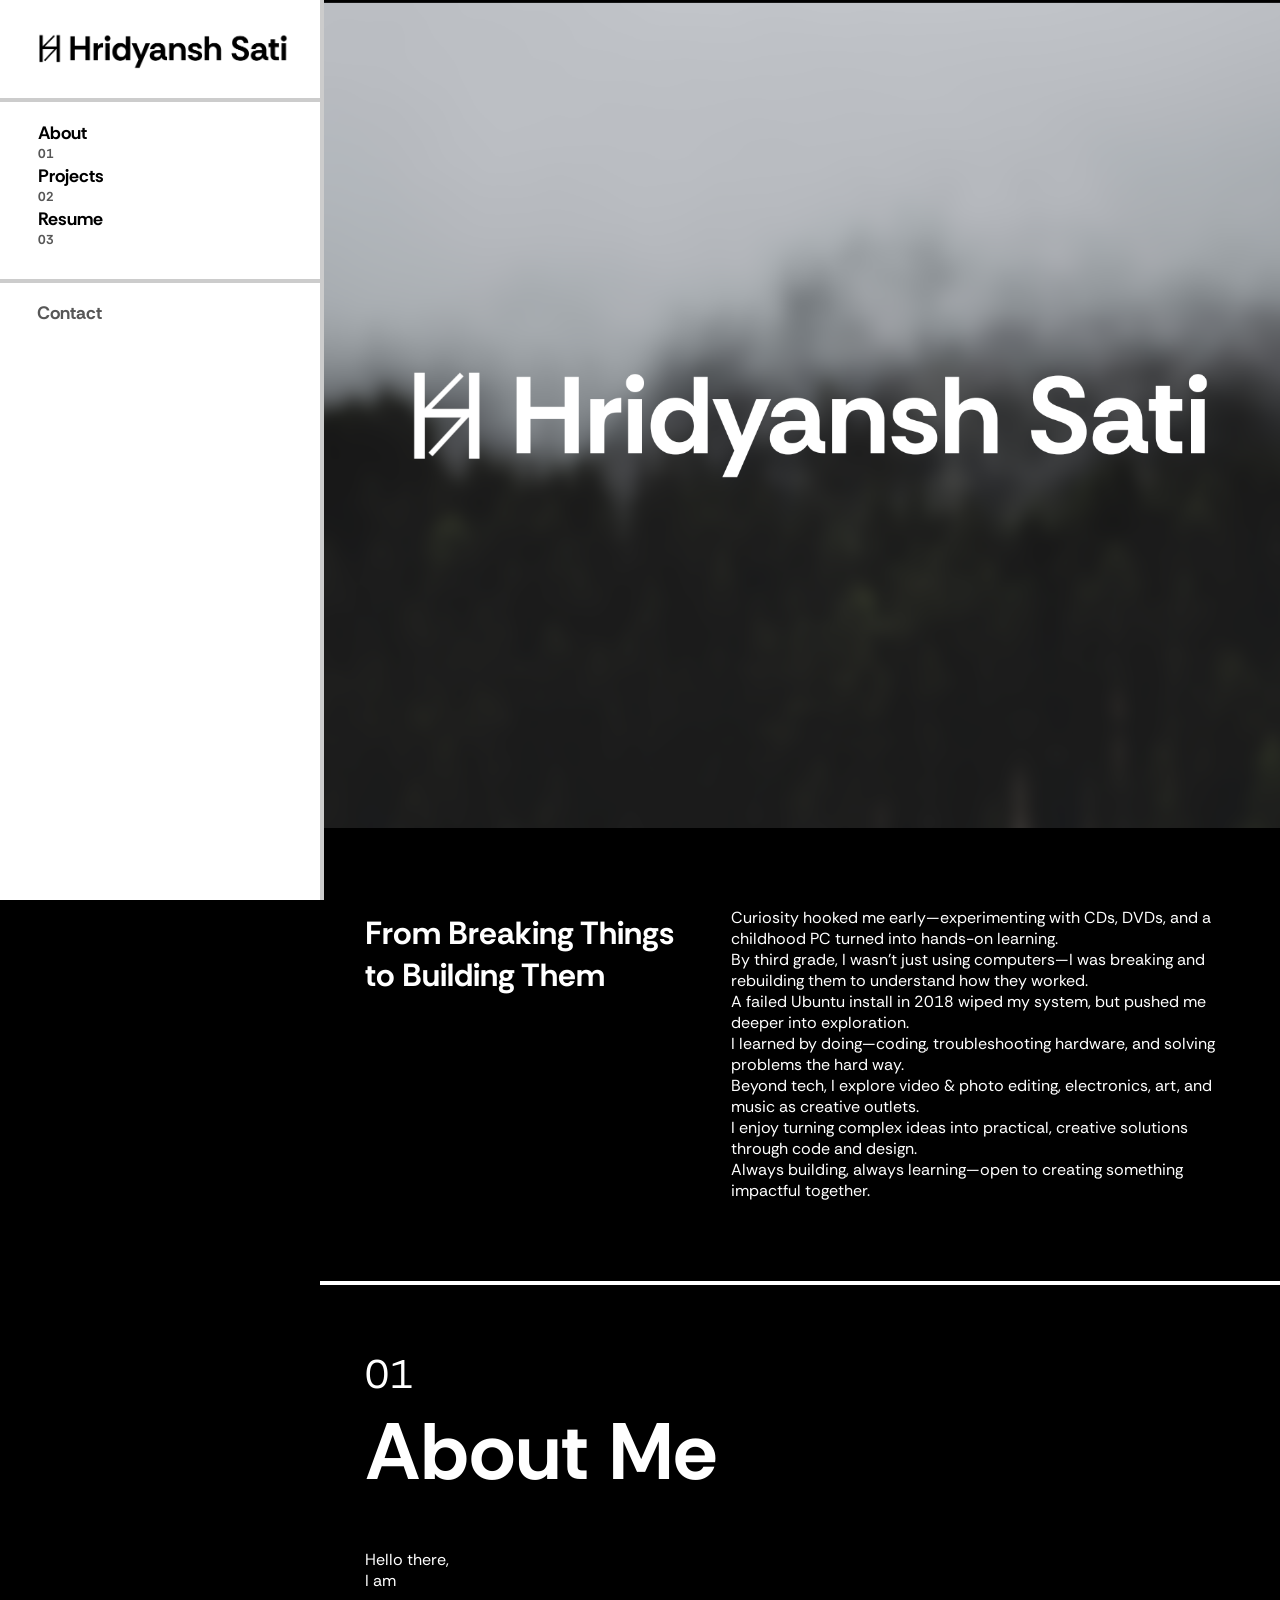
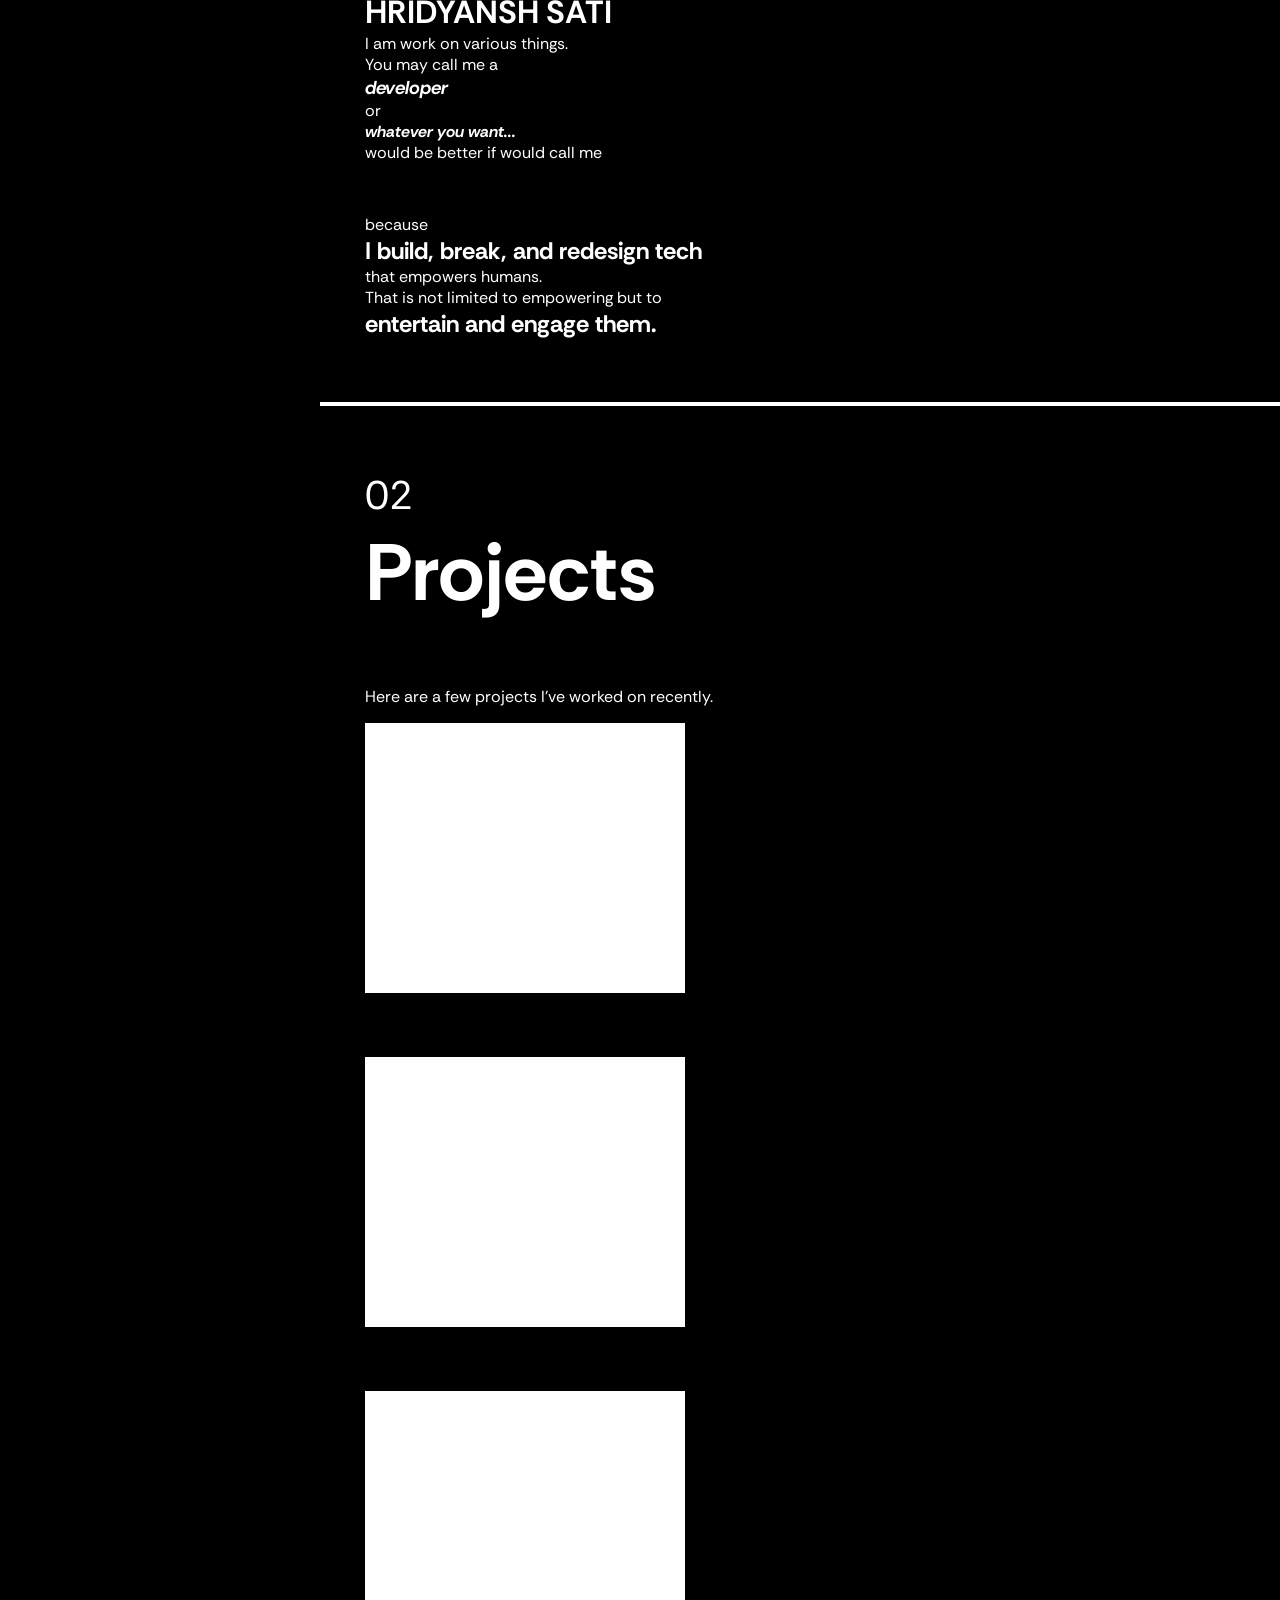
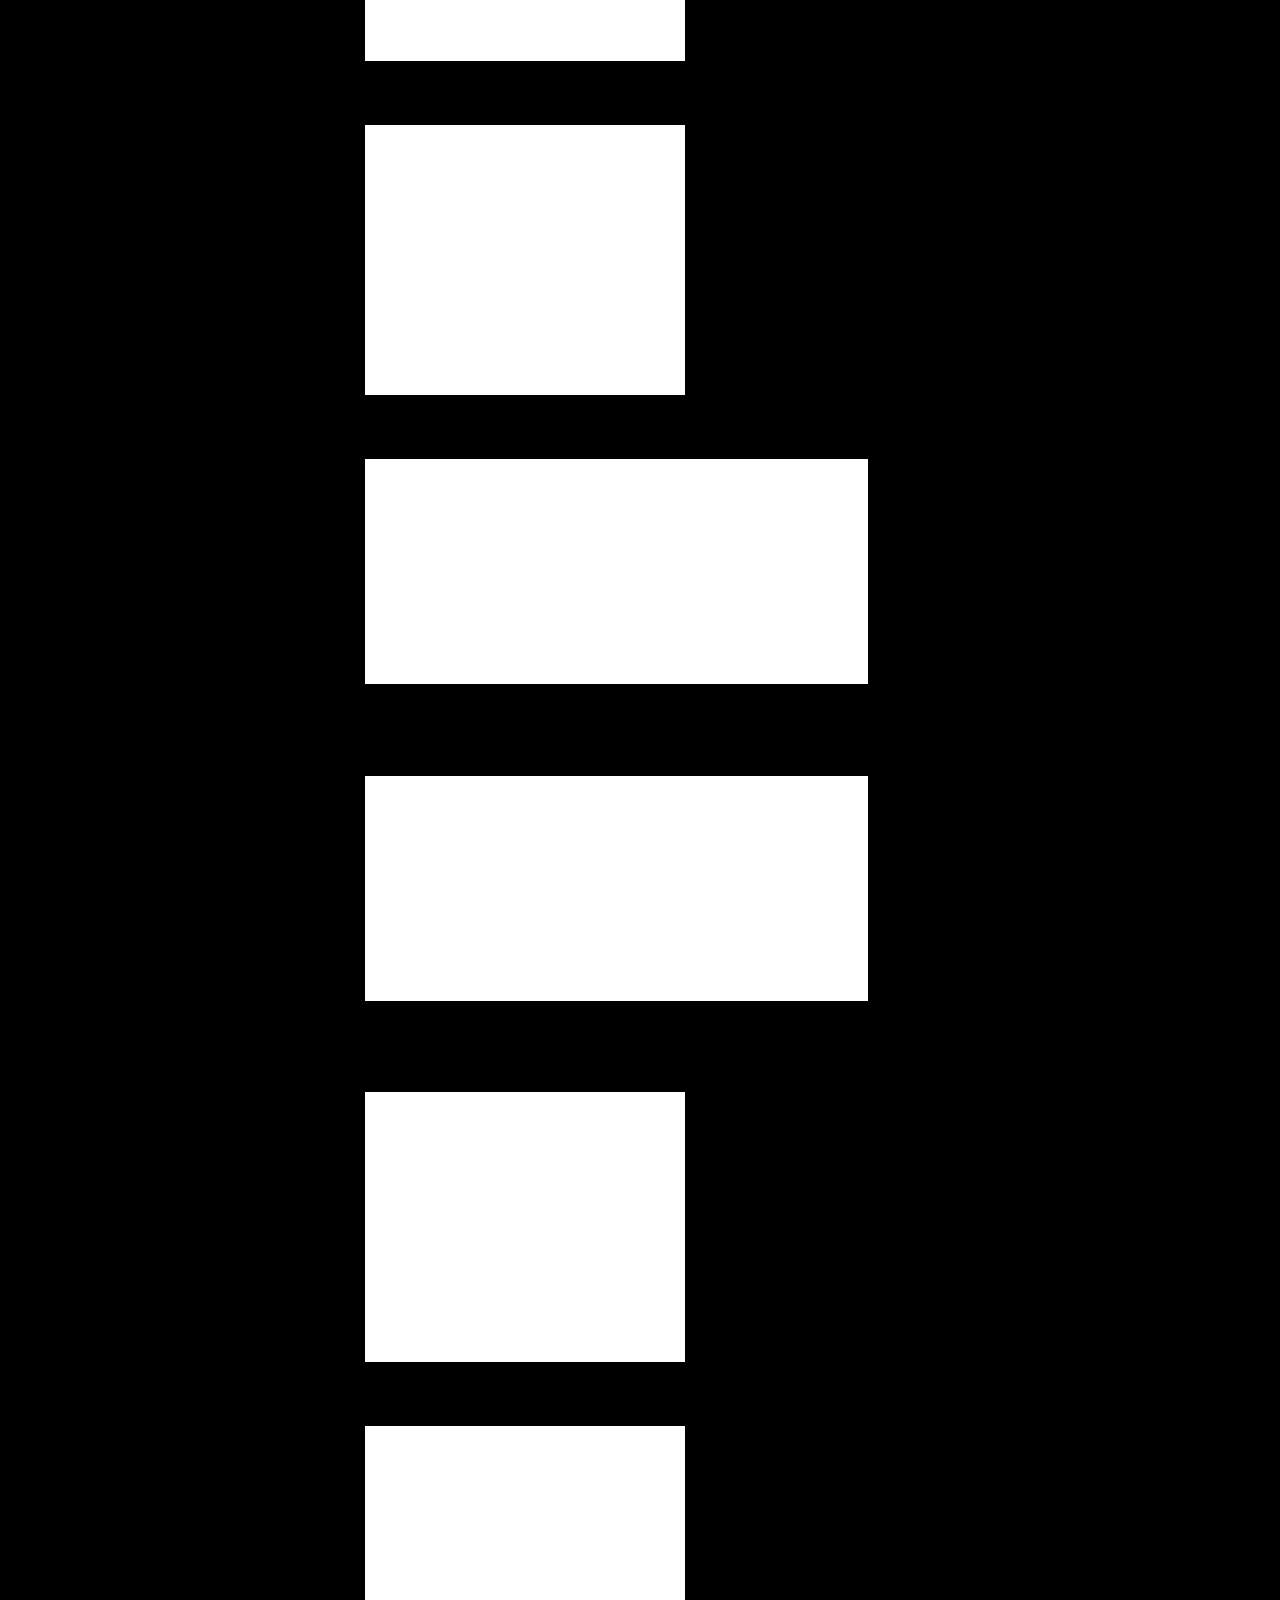
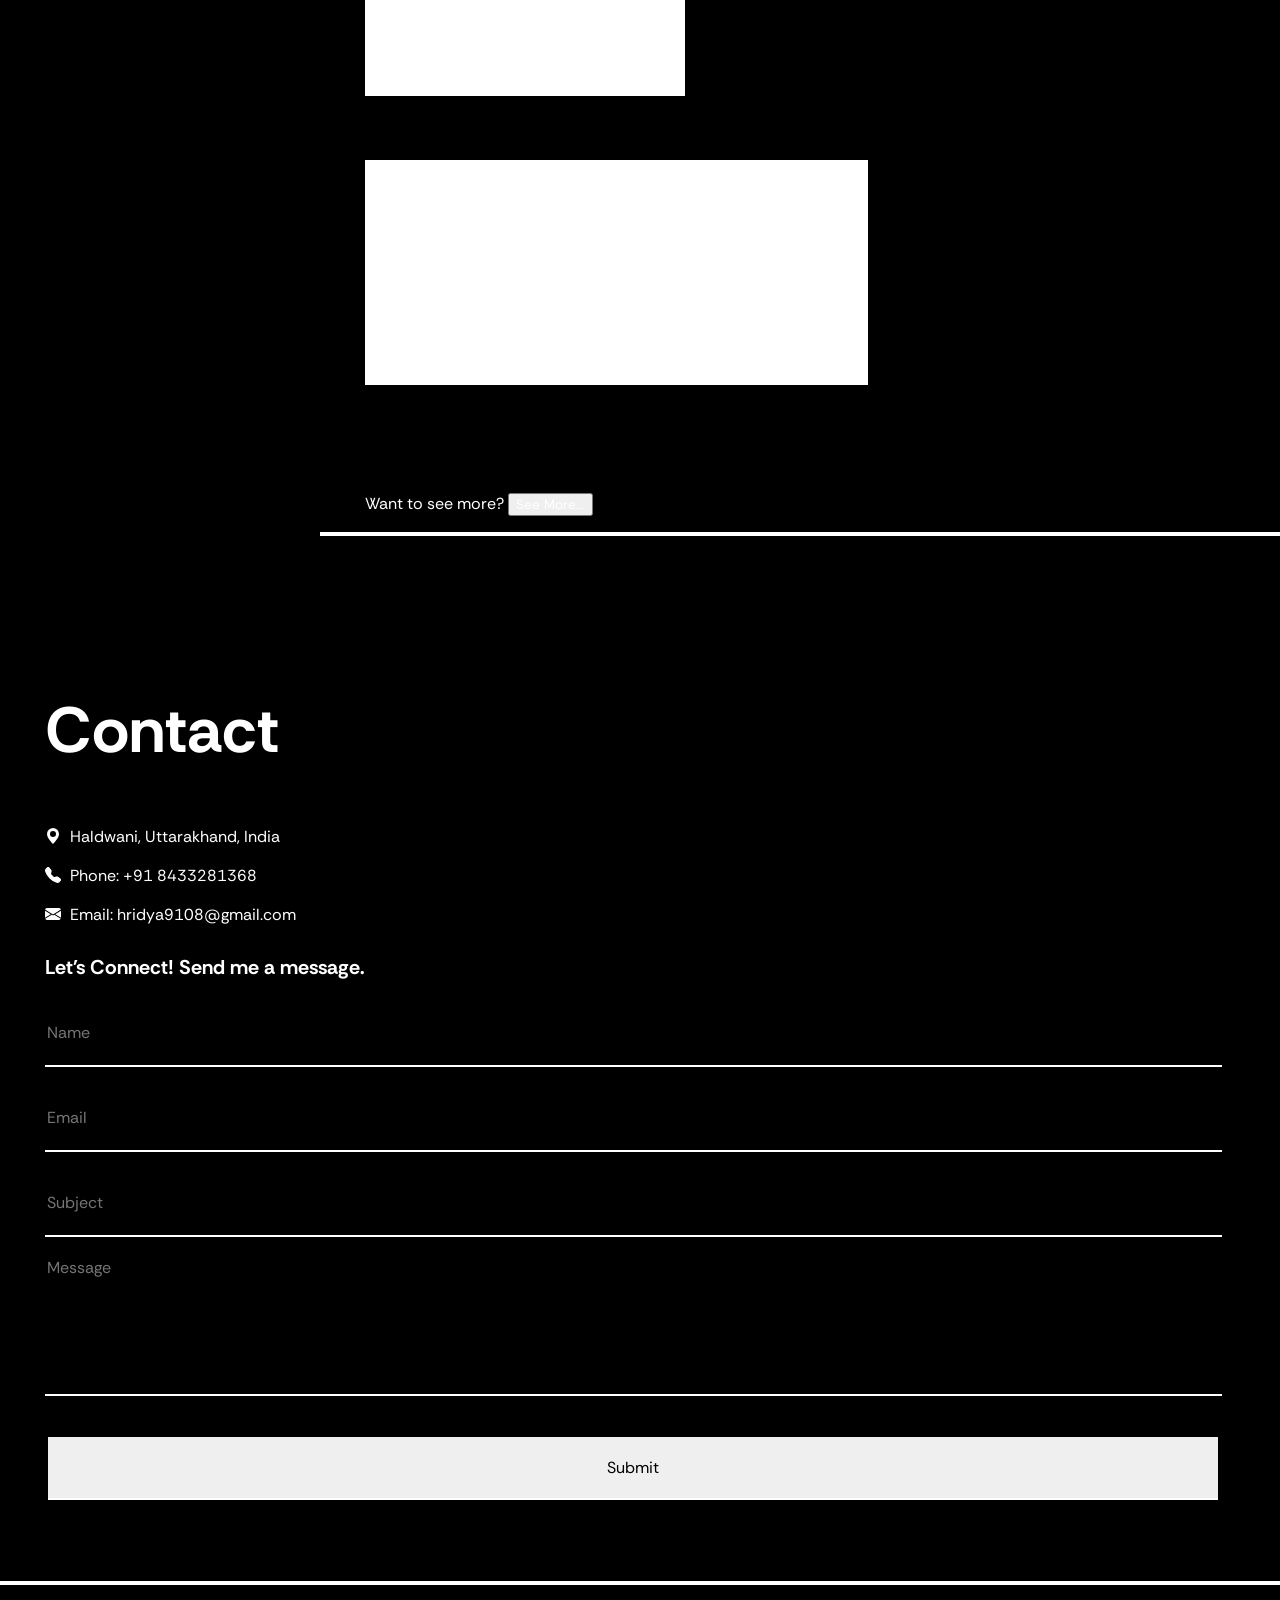
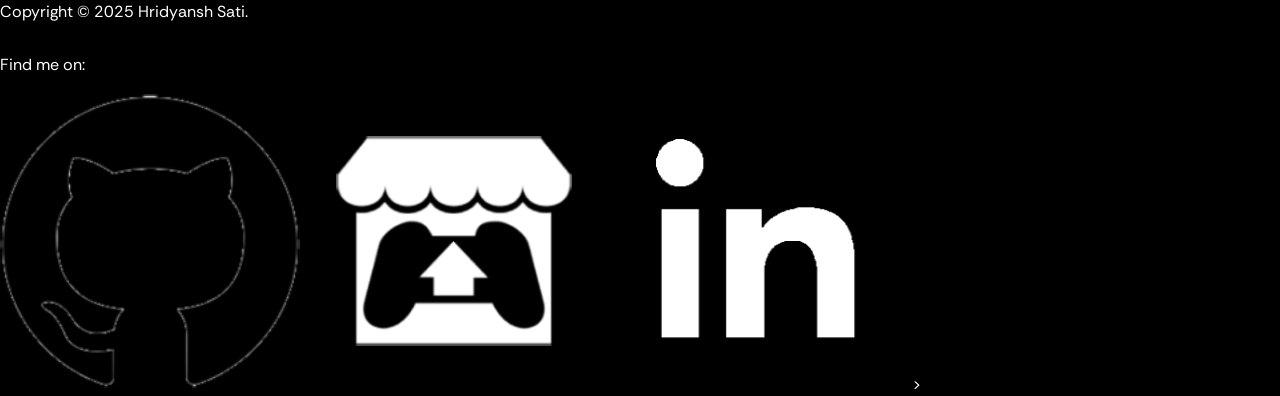
==== commit 8e7a6335: "project section div design by me" ====
--- a/index.html
+++ b/index.html
@@ -113,27 +113,118 @@
                         <div id="projects-content">
                             <p>Here are a few projects I've worked on recently.</p>
                             <div id="project-items">
-                                <div id="project-itembox">
-                                    <div id="project-item-image">
+                                <div id="project-items-grid">
+                                    <div id="project-item-row-1">
+                                        <div id="project-items-row-1-column-1">
+                                            <div class="project-itembox-square">
+                                                <div class="project-item-image">
+                                                </div>
+                                                <div class="project-item-title">
+                                                    <p class="project-item-title-name">Project 1</p>
+                                                </div>
+                                                <div class="project-item-description">
+                                                    <p class="project-item-description-text">A brief description of Project 1.</p>
+                                                </div>
+                                            </div>
+                                            <div class="project-itembox-square">
+                                                <div class="project-item-image">
+                                                </div>
+                                                <div class="project-item-title">
+                                                    <p class="project-item-title-name">Project 2</p>
+                                                </div>
+                                                <div class="project-item-description">
+                                                    <p class="project-item-description-text">A brief description of Project 2.</p>
+                                                </div>
+                                            </div>
+                                            <div class="project-itembox-square">
+                                                <div class="project-item-image">
+                                                </div>
+                                                <div class="project-item-title">
+                                                    <p class="project-item-title-name">Project 3</p>
+                                                </div>
+                                                <div class="project-item-description">
+                                                    <p class="project-item-description-text">A brief description of Project 3.</p>
+                                                </div>
+                                            </div>
+                                            <div class="project-itembox-square">
+                                                <div class="project-item-image">
+                                                </div>
+                                                <div class="project-item-title">
+                                                    <p class="project-item-title-name">Project 4</p>
+                                                </div>
+                                                <div class="project-item-description">
+                                                    <p class="project-item-description-text">A brief description of Project 4.</p>
+                                                </div>
+                                            </div>
+                                        </div>
+                                        <div id="project-items-row-1-column-2">
+                                            <div class="project-itembox-rectangle">
+                                                <div class="project-item-image">
+                                                </div>
+                                                <div class="project-item-title">
+                                                    <p class="project-item-title-name">Project 5</p>
+                                                </div>
+                                                <div class="project-item-description">
+                                                    <p class="project-item-description-text">A brief description of Project 5.</p>
+                                                </div>
+                                            </div>
+                                        </div>
                                     </div>
-                                    <div class="project-item-title">
-                                        <h3>Project 1</h3>
+                                    <div id="project-item-row-2">
+                                        <div id="project-items-row-2-column-1">
+                                            <div class="project-itembox-rectangle">
+                                                <div class="project-item-image">
+                                                </div>
+                                                <div class="project-item-title">
+                                                    <p class="project-item-title-name">Project 6</p>
+                                                </div>
+                                                <div class="project-item-description">
+                                                    <p class="project-item-description-text">A brief description of Project 6.</p>
+                                                </div>
+                                            </div>
+                                        </div>
+                                        <div id="project-items-row-2-column-2">
+                                            <div class="project-itembox-square">
+                                                <div class="project-item-image">
+                                                </div>
+                                                <div class="project-item-title">
+                                                    <p class="project-item-title-name">Project 7</p>
+                                                </div>
+                                                <div class="project-item-description">
+                                                    <p class="project-item-description-text">A brief description of Project 7.</p>
+                                                </div>
+                                            </div>
+                                        </div>
                                     </div>
-                                    <div class="project-item-description">
-                                        <p>A brief description of Project 1.</p>
+                                    <div id="project-item-row-3">
+                                        <div id="project-items-row-3-column-1">
+                                            <div class="project-itembox-square">
+                                                <div class="project-item-image">
+                                                </div>
+                                                <div class="project-item-title">
+                                                    <p class="project-item-title-name">Project 8</p>
+                                                </div>
+                                                <div class="project-item-description">
+                                                    <p class="project-item-description-text">A brief description of Project 8.</p>
+                                                </div>
+                                            </div>
+                                        </div>
+                                        <div id="project-items-row-3-column-2">
+                                            <div class="project-itembox-rectangle">
+                                                <div class="project-item-image">
+                                                </div>
+                                                <div class="project-item-title">
+                                                    <p class="project-item-title-name">Project 9</p>
+                                                </div>
+                                                <div class="project-item-description">
+                                                    <p class="project-item-description-text">A brief description of Project 9.</p>
+                                                </div>
+                                            </div>
+                                        </div>
                                     </div>
                                 </div>
-                                <div id="project-itembox">
-                                    <div id="project-item-image">
-                                    </div>
-                                    <div class="project-item-title">
-                                        <h3>Project 2</h3>
-                                    </div>
-                                    <div class="project-item-description">
-                                        <p>A brief description of Project 2.</p>
-                                    </div>
-                                </div>
-                            </div>
+                            </div>
+                        </div>
                             <div id="see-more">
                                 <p>Want to see more? <button>See More...</button></p>
                             </div>
--- a/css/index.css
+++ b/css/index.css
@@ -66,7 +66,7 @@
     position: relative;
     width: 100%;
     border: 0;
-    height: 8vh;
+    gap: 10px;
     overflow: hidden;
     justify-content: left;
     text-decoration: none;
@@ -262,13 +262,49 @@
     margin-left: 5vh;
 }
 
-#project-items{
+#projects-title{
+    display: flex;
+    flex-direction: column;
+    margin-bottom: 5vh;
+}
+
+#projects-title-number {
+    font-size: 2.5rem;
+    margin: 0;
+}
+
+#projects-title-name {
+    font-size: 5rem;
+    font-weight: bold;
+    margin: 0;
+}
+
+#project-item-grid {
+    display: flex;
+    flex-direction: column;
+    gap: 5vh;
+    margin-top: 5vh;
+}
+
+#project-items-row-1 {
     display: flex;
     flex-direction: row;
     gap: 5vh;
-    margin-top: 5vh;
-}
-
+}
+
+.project-itembox-square {
+    width: 35%;
+    height: 30vh;
+    background-color: #ffffff;
+    margin-bottom: 7%;
+}
+
+.project-itembox-rectangle {
+    width: 55%;
+    height: 25vh;
+    background-color: #ffffff;
+    margin-bottom: 10%;
+}
 
 /*contact form*/
 #contact {
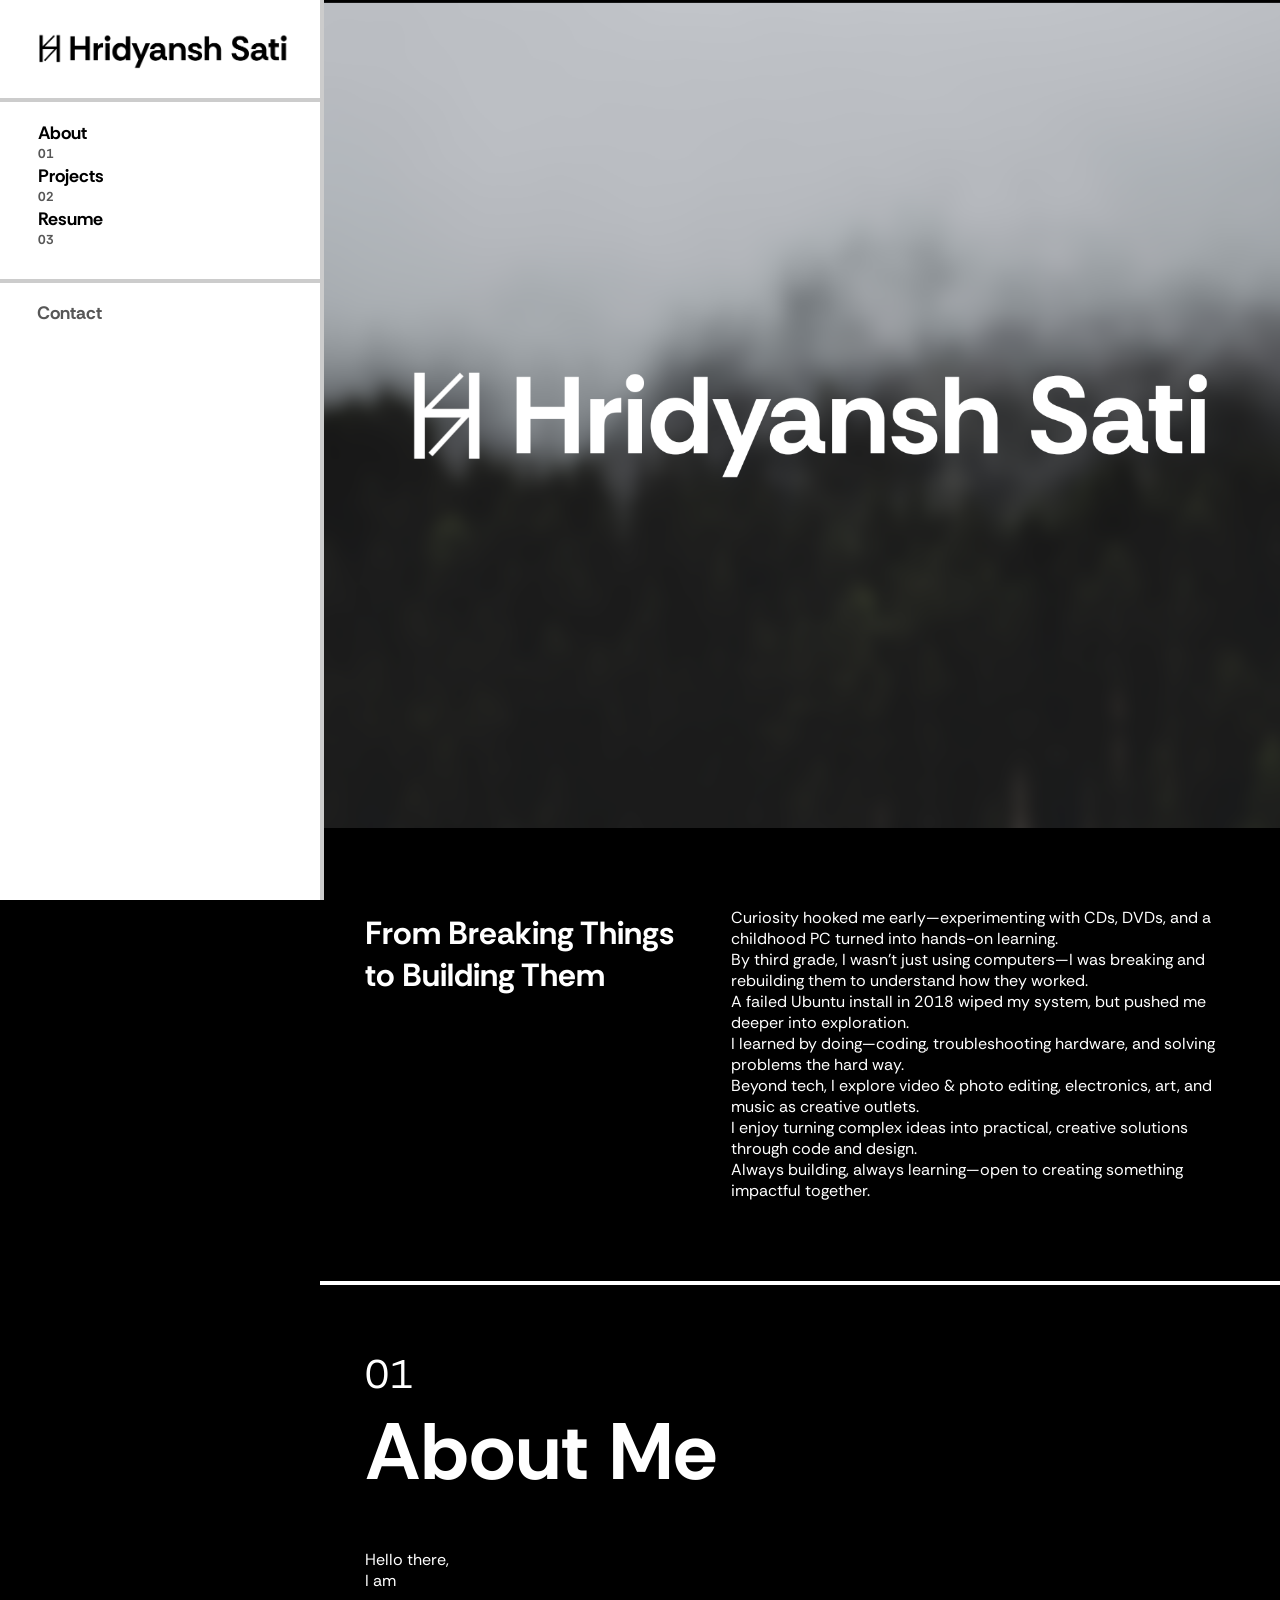
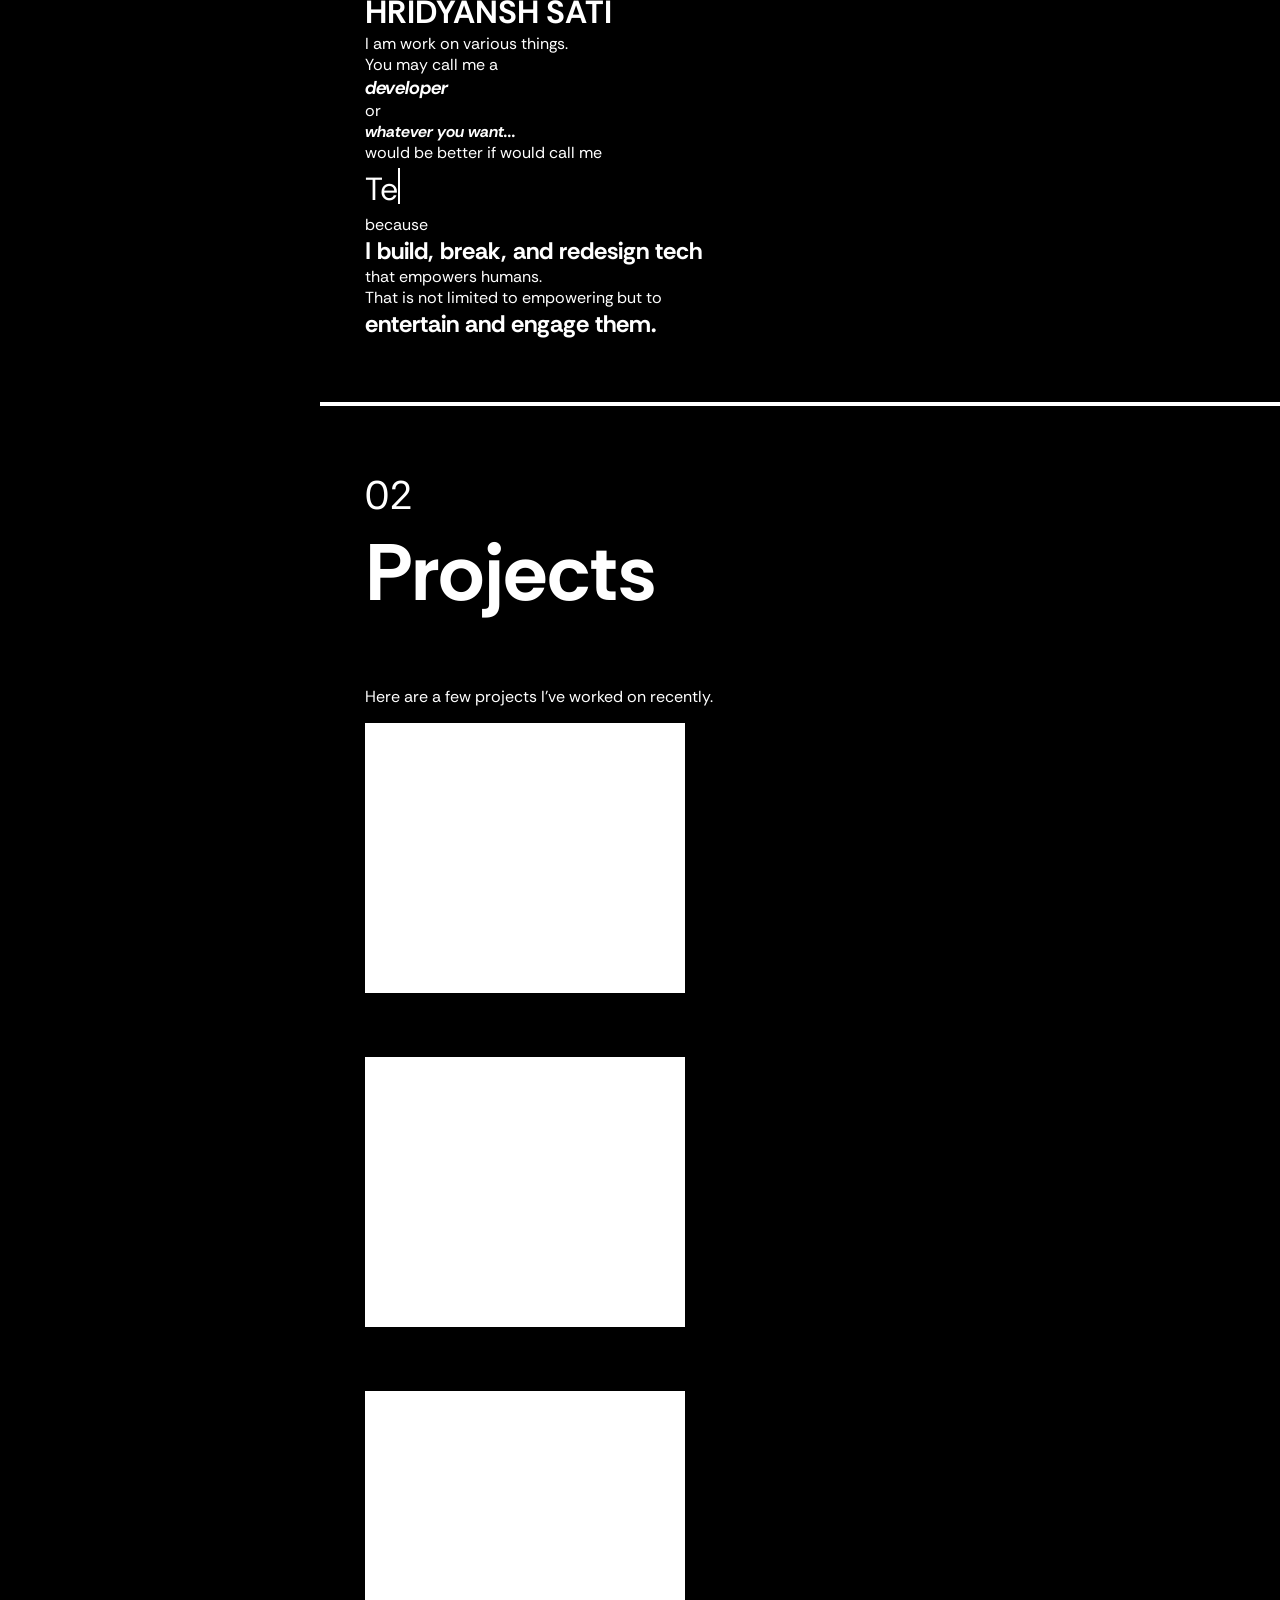
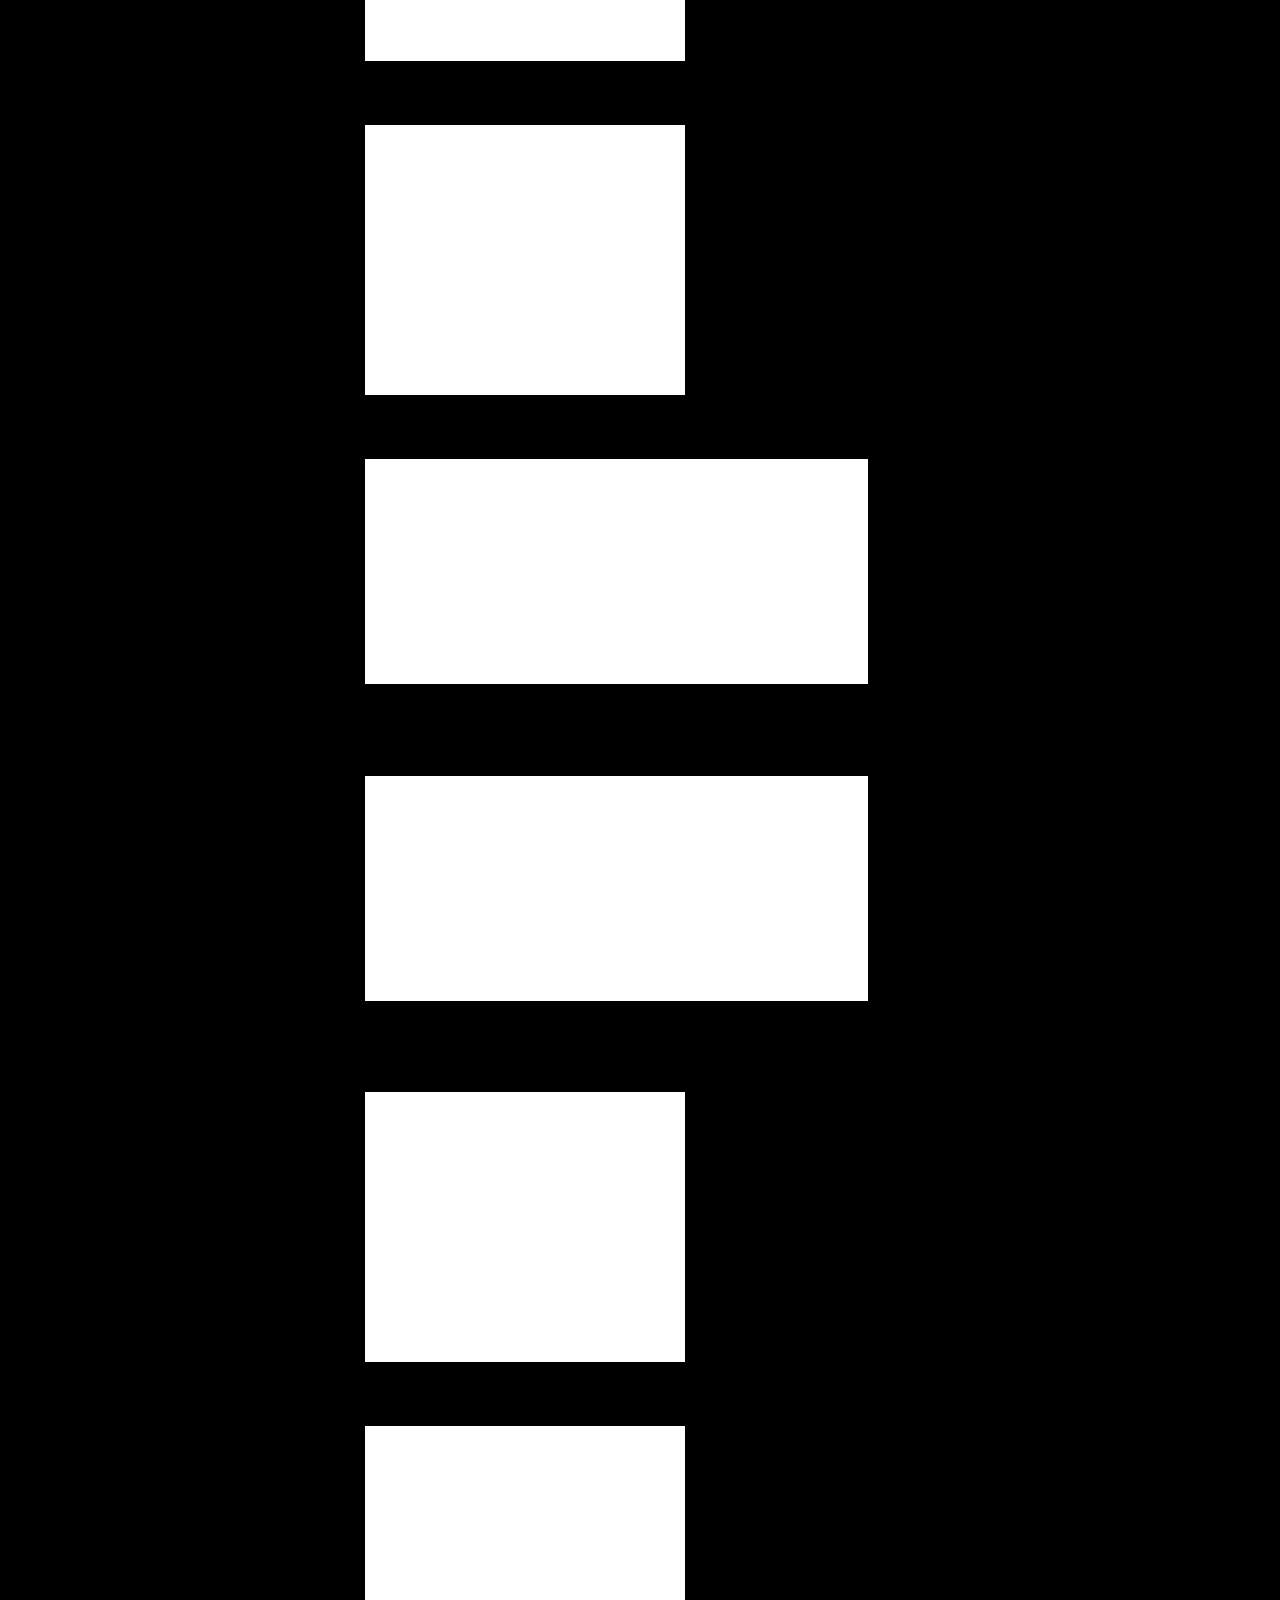
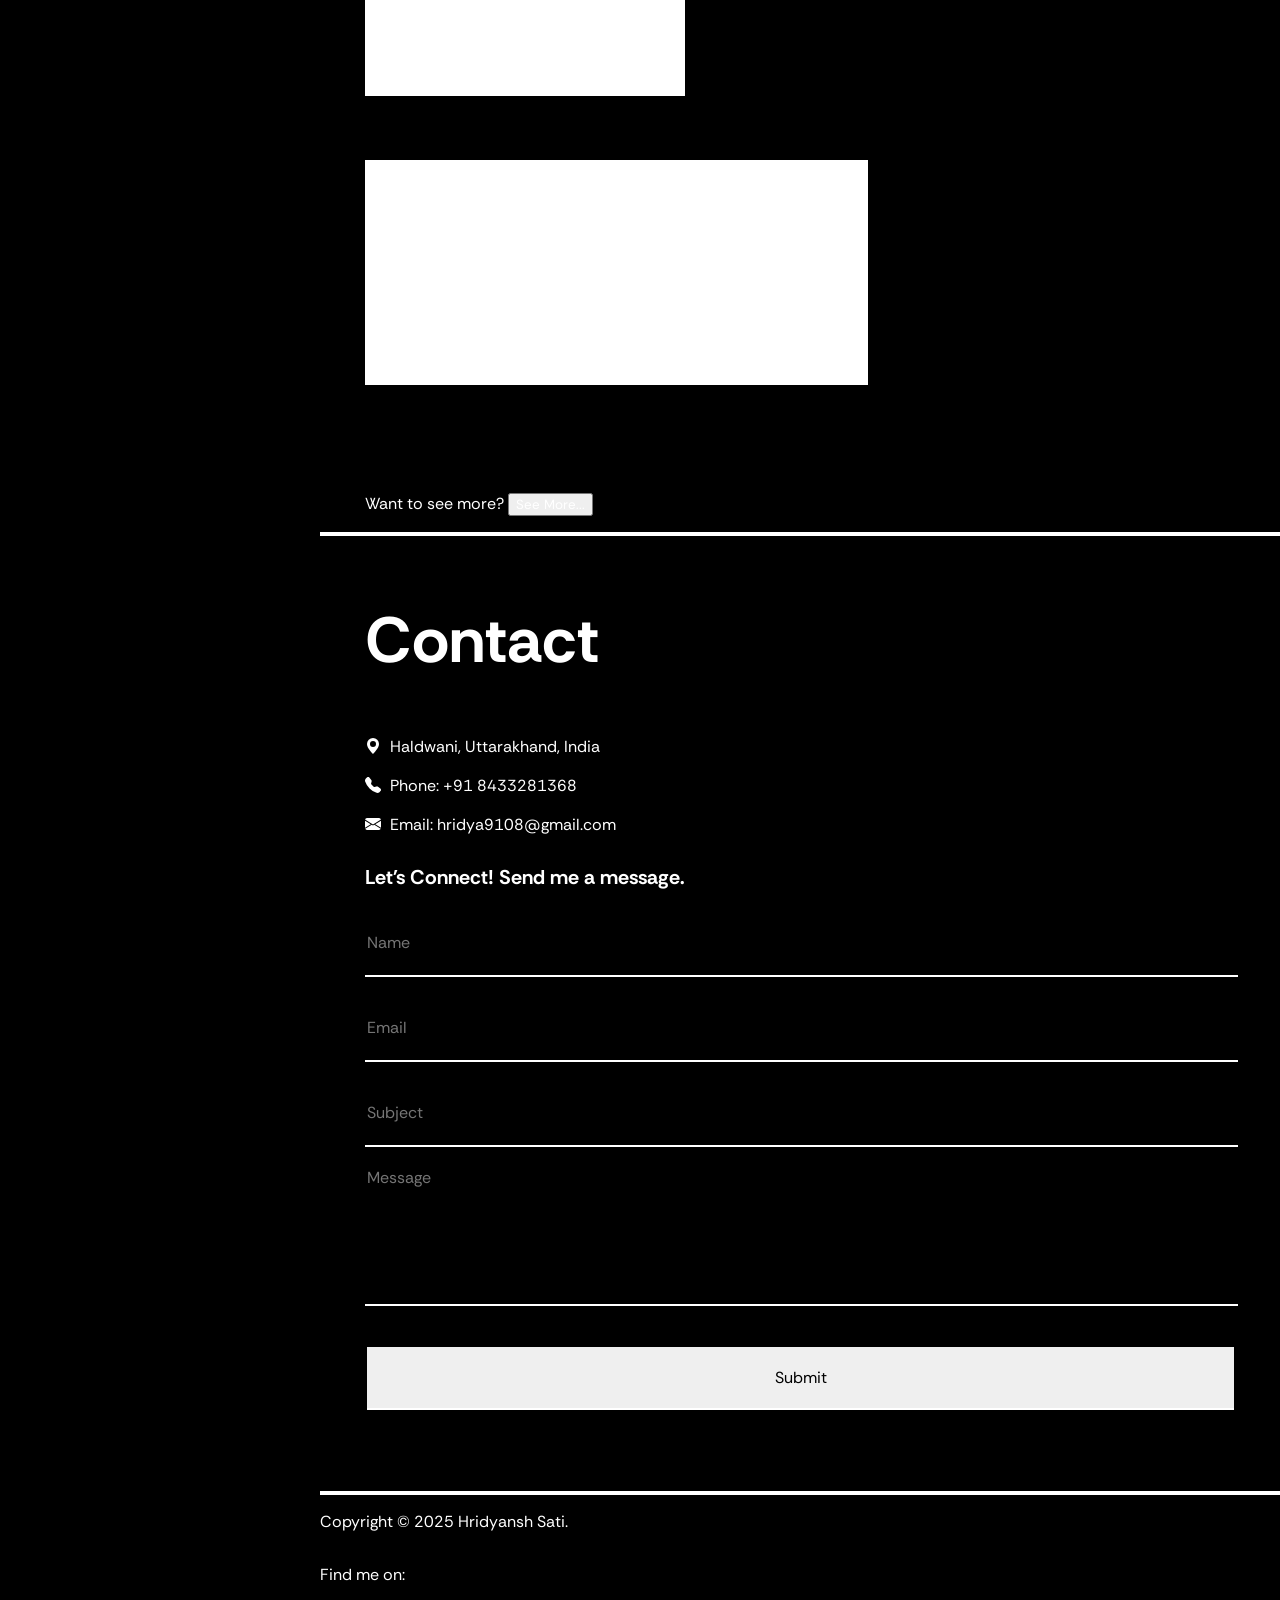
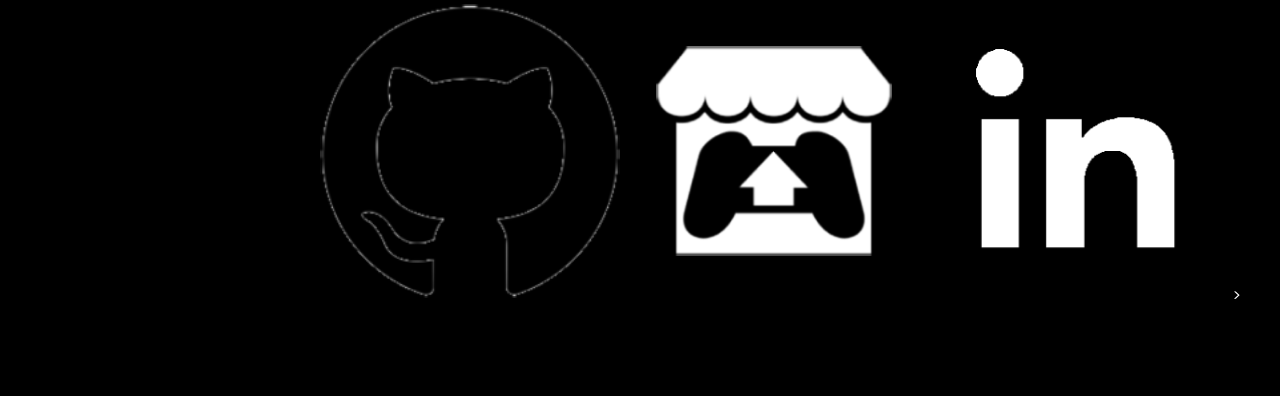
==== commit 2e06fbdd: "some small changes by me in project section" ====
--- a/index.html
+++ b/index.html
@@ -117,14 +117,6 @@
                                     <div id="project-item-row-1">
                                         <div id="project-items-row-1-column-1">
                                             <div class="project-itembox-square">
-                                                <div class="project-item-image">
-                                                </div>
-                                                <div class="project-item-title">
-                                                    <p class="project-item-title-name">Project 1</p>
-                                                </div>
-                                                <div class="project-item-description">
-                                                    <p class="project-item-description-text">A brief description of Project 1.</p>
-                                                </div>
                                             </div>
                                             <div class="project-itembox-square">
                                                 <div class="project-item-image">
@@ -225,9 +217,8 @@
                                 </div>
                             </div>
                         </div>
-                            <div id="see-more">
-                                <p>Want to see more? <button>See More...</button></p>
-                            </div>
+                        <div id="see-more">
+                            <p>Want to see more? <button>See More...</button></p>
                         </div>
                     </div>
                 </div>
--- a/css/index.css
+++ b/css/index.css
@@ -231,27 +231,7 @@
     }
 }
 
-/*projects-section
-<div id="projects">
-                    <div id="projects-section">
-                        <div id="projects-title">
-                            <p id="projects-title-number">02</p>
-                            <p id="projects-title-name">Projects</p>
-                        </div>
-                        <div id="projects-content">
-                            <p>Here are a few projects I've worked on recently.</p>
-                            <div id="project-items">
-                                <div id="project-itembox">
-                                    <div id="project-item-image">
-                                    </div>
-                                    <div class="project-item-title">
-                                        <h3>Project 1</h3>
-                                    </div>
-                                    <div class="project-item-description">
-                                        <p>A brief description of Project 1.</p>
-                                    </div>
-                                </div>
-                                */
+/*projects-section*/
 #projects {
     border-bottom: #ffffff 0.5vh solid;
     width: 100%;
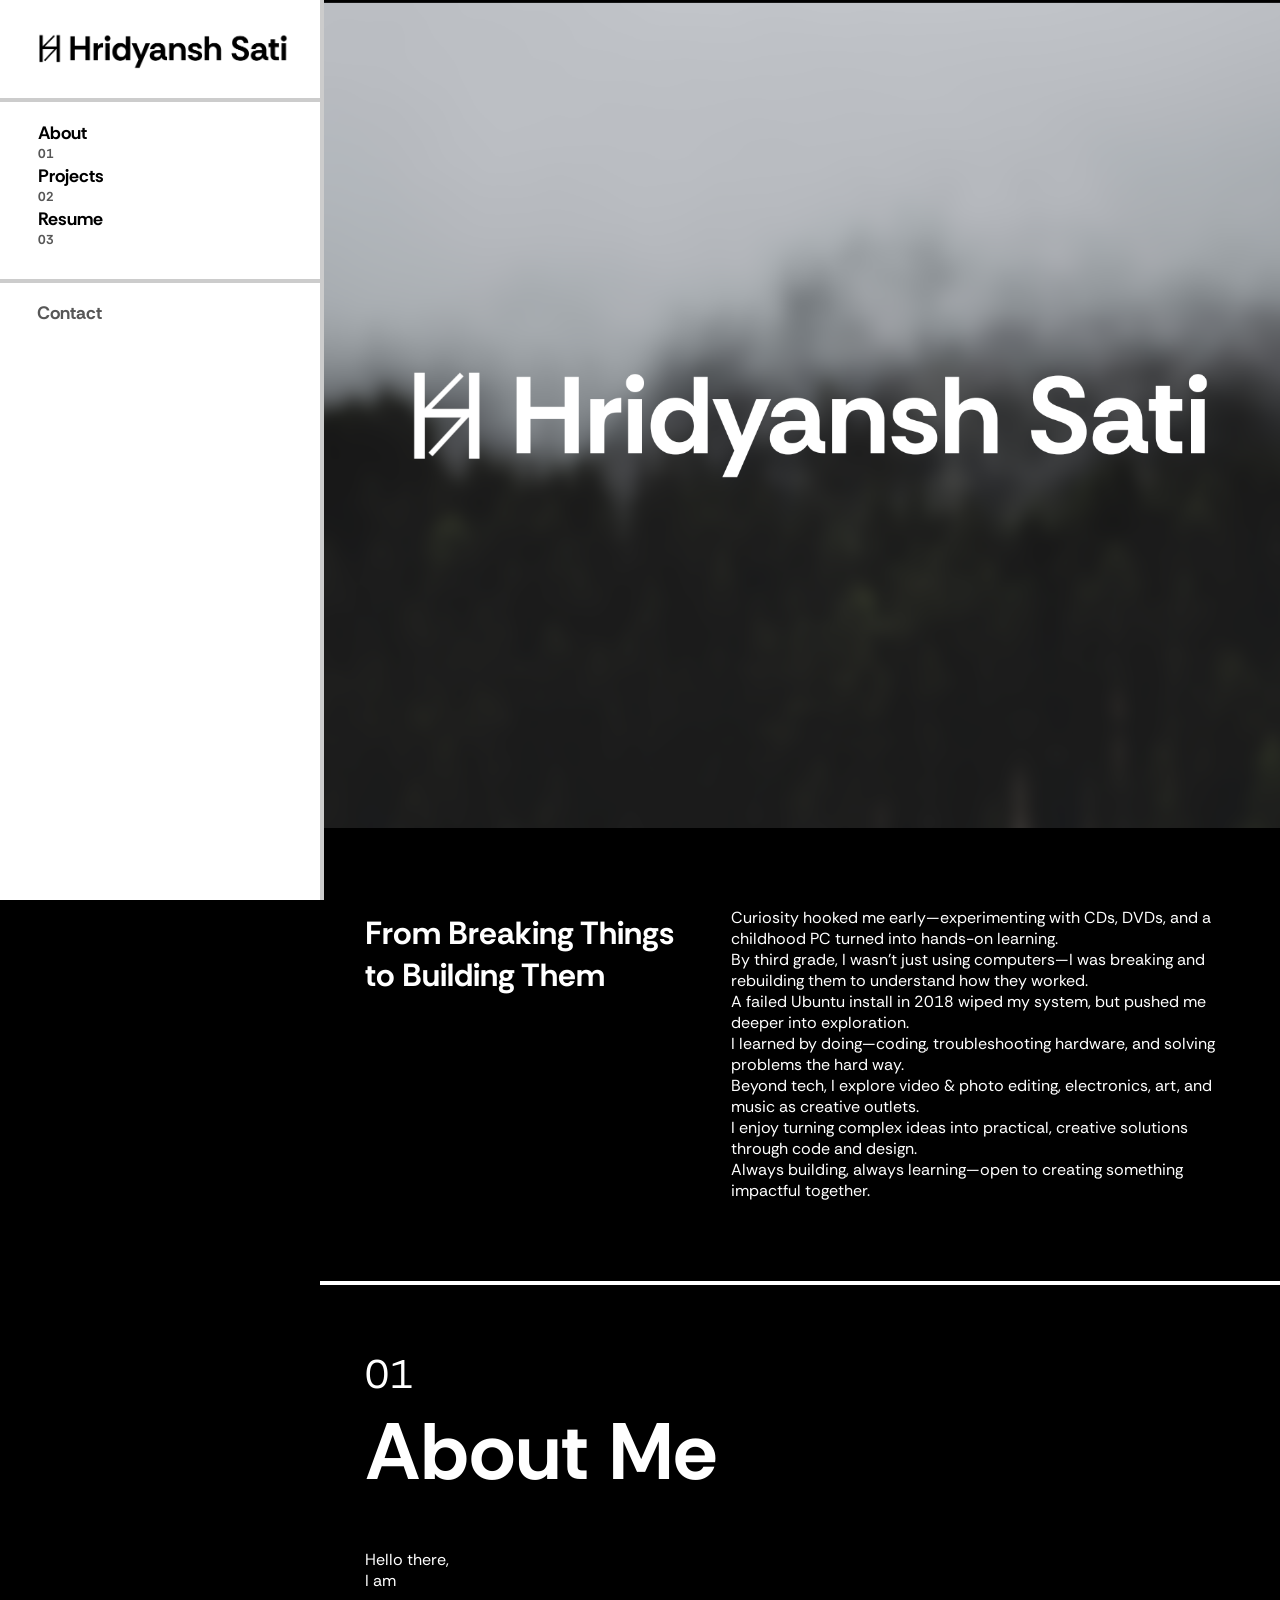
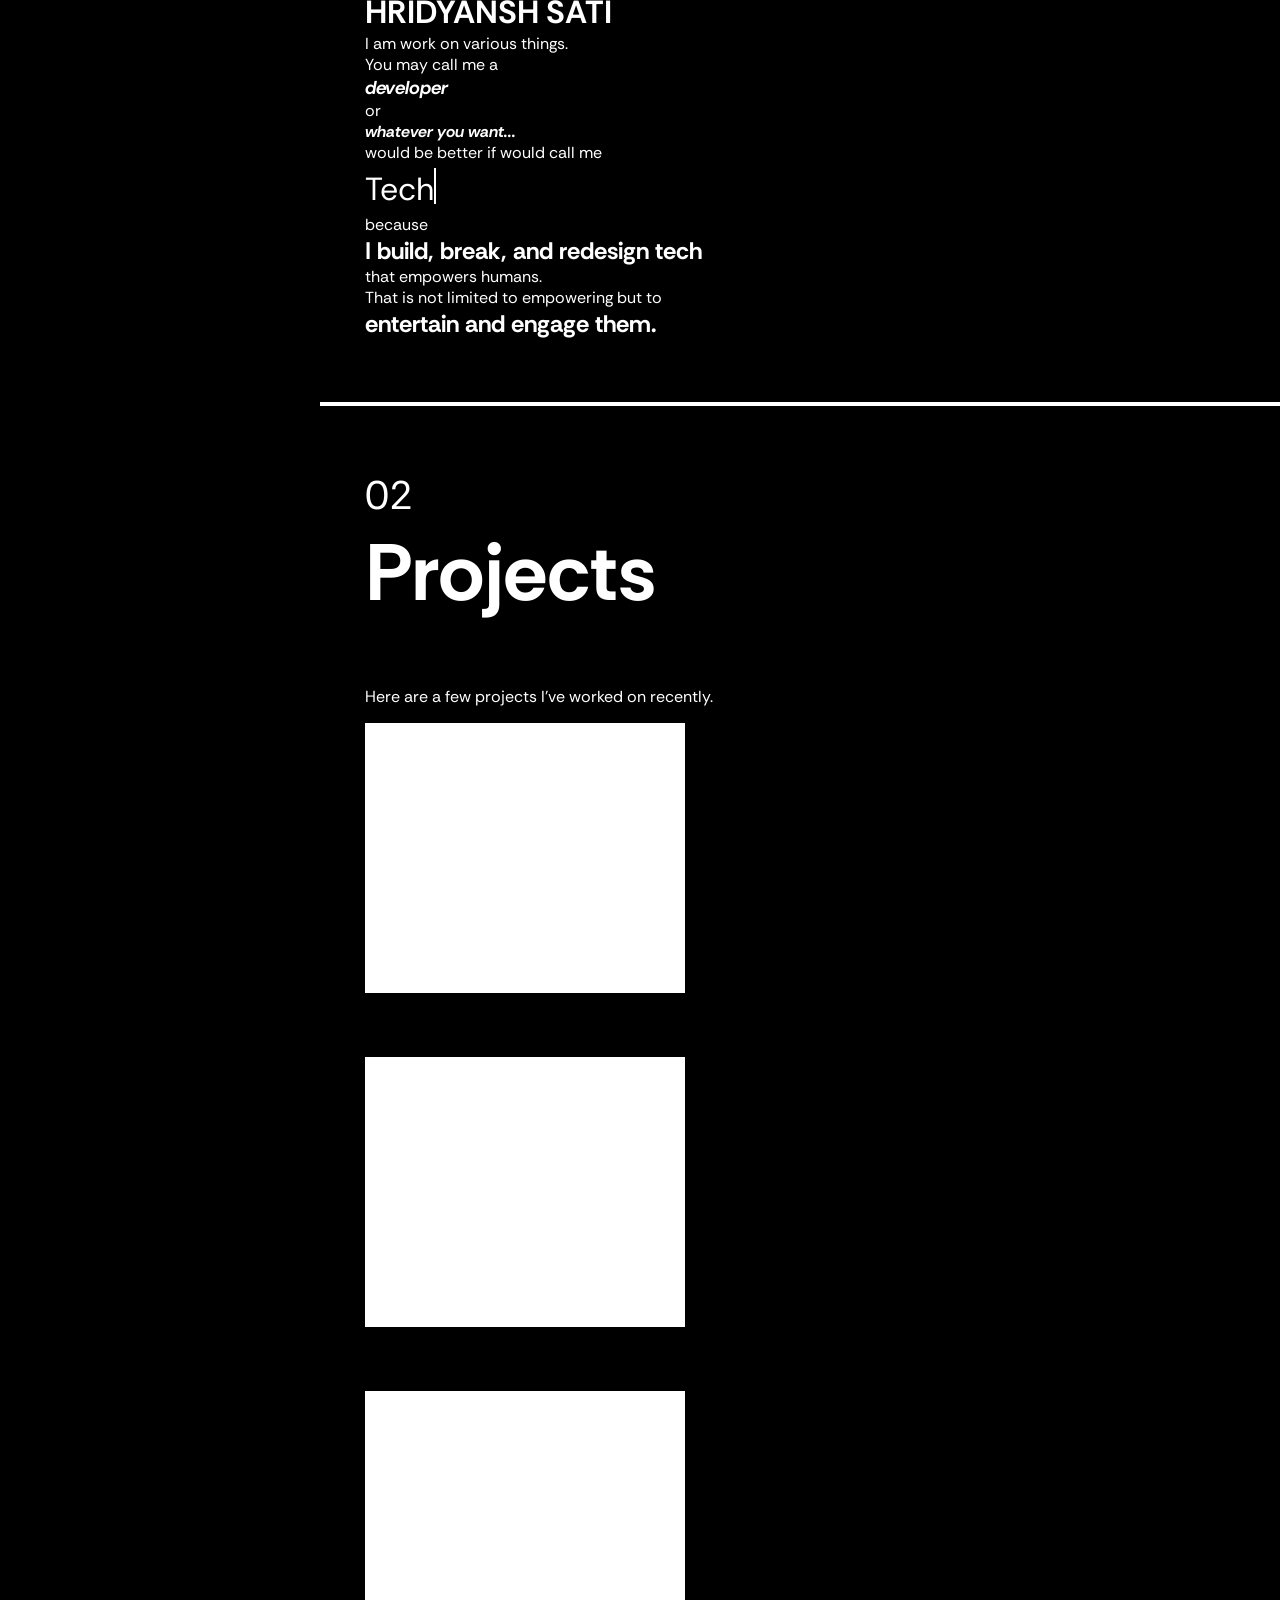
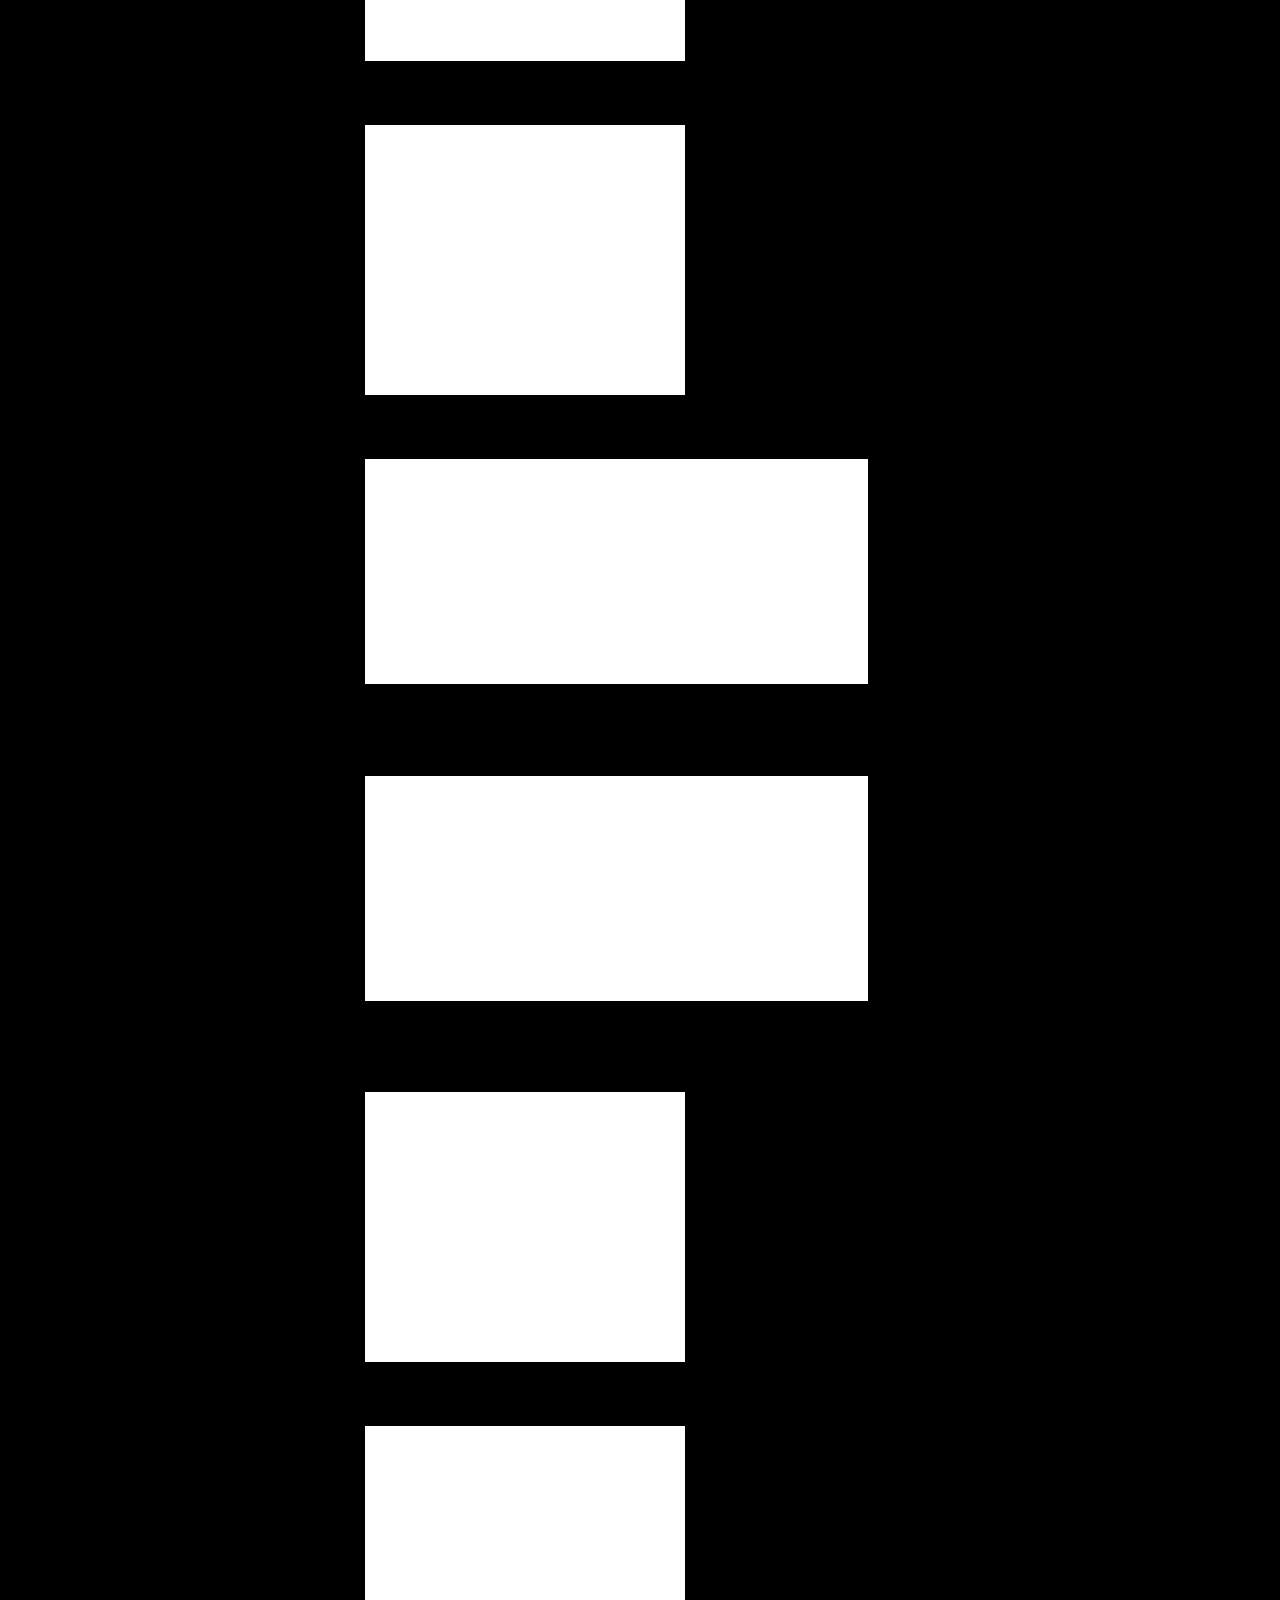
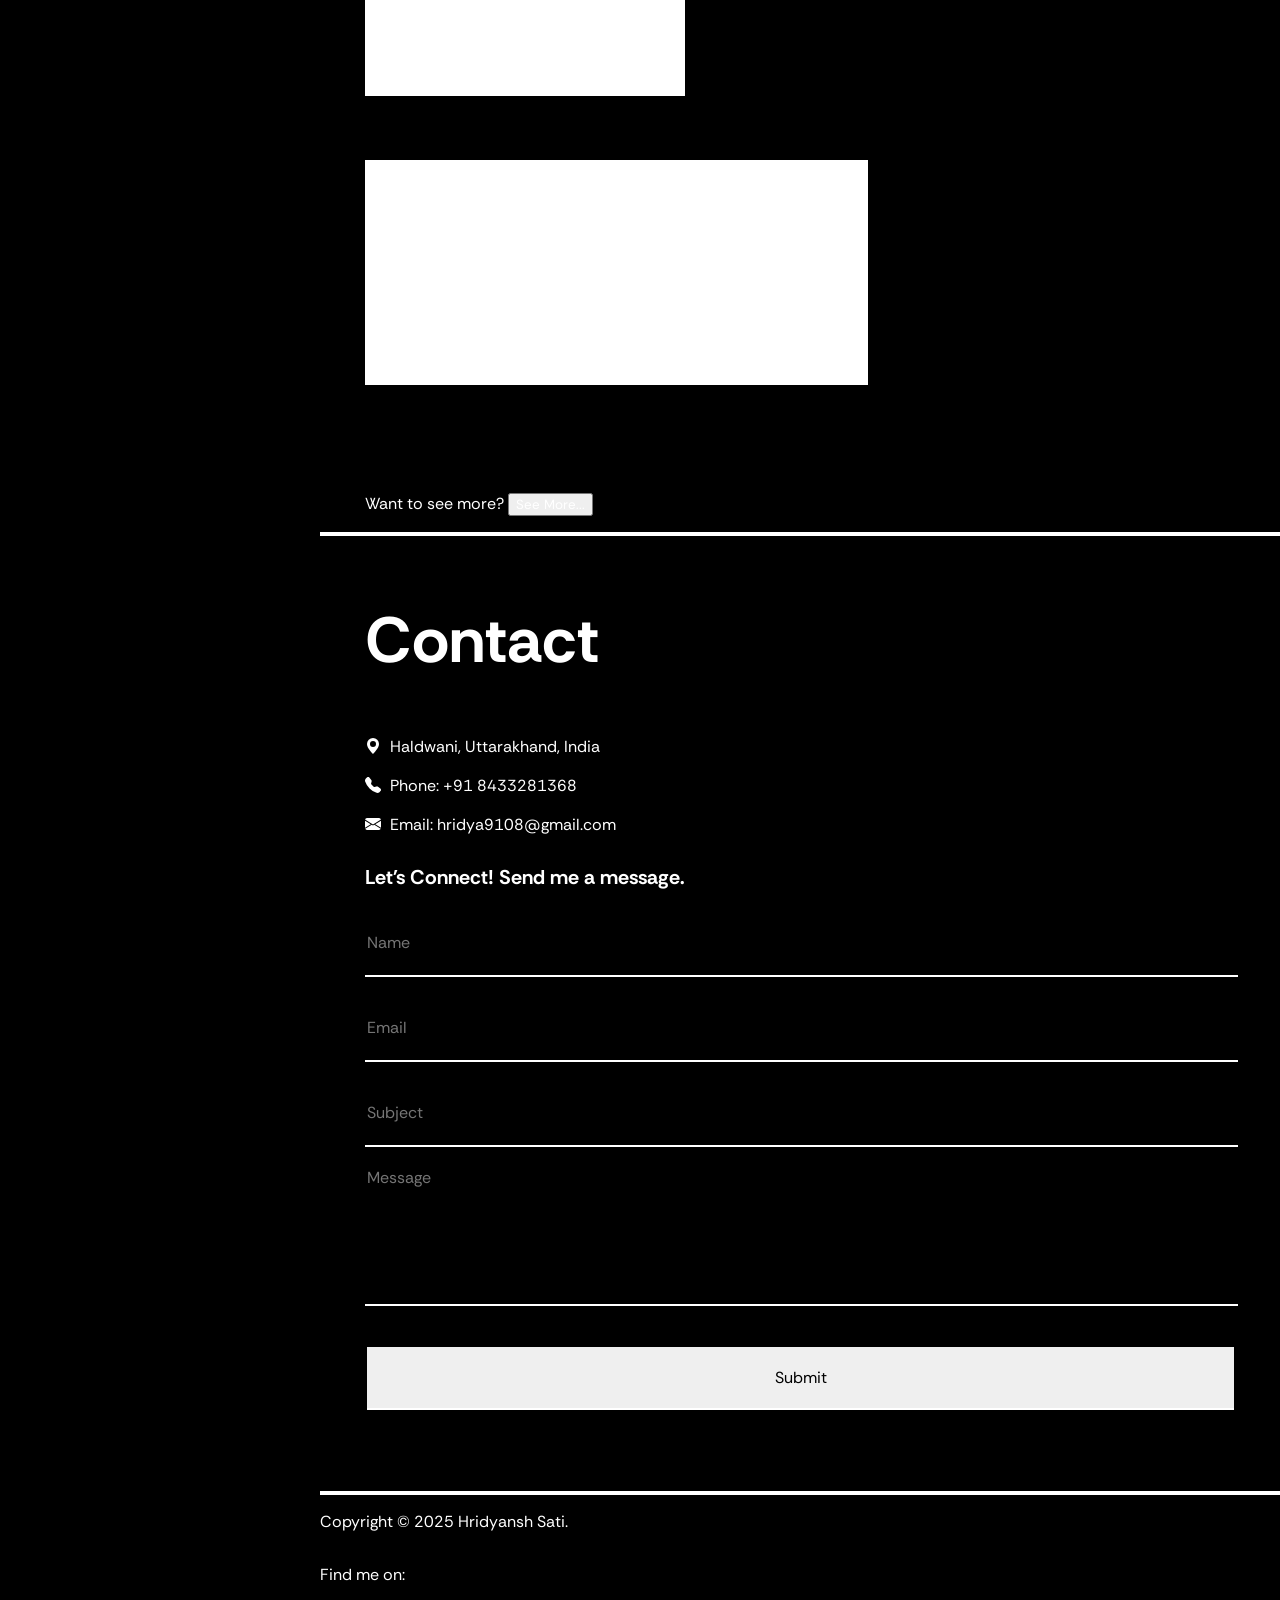
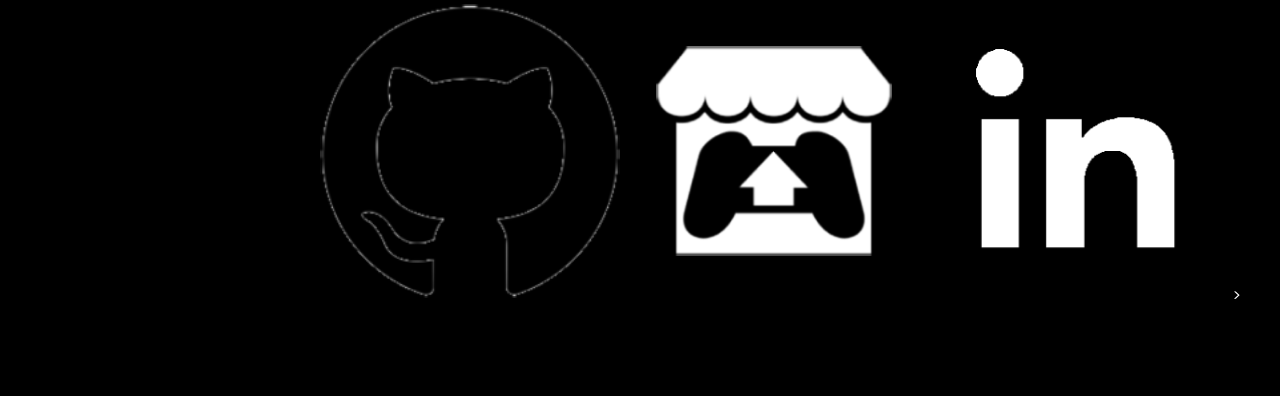
==== commit a25528c1: "moved contact form logic to new js file" ====
--- a/index.html
+++ b/index.html
@@ -298,5 +298,6 @@
             </div>
         </div>
         <script src="/js/index.js"></script>
+        <script src="/js/contact.js"></script>
     </body>
 </html>
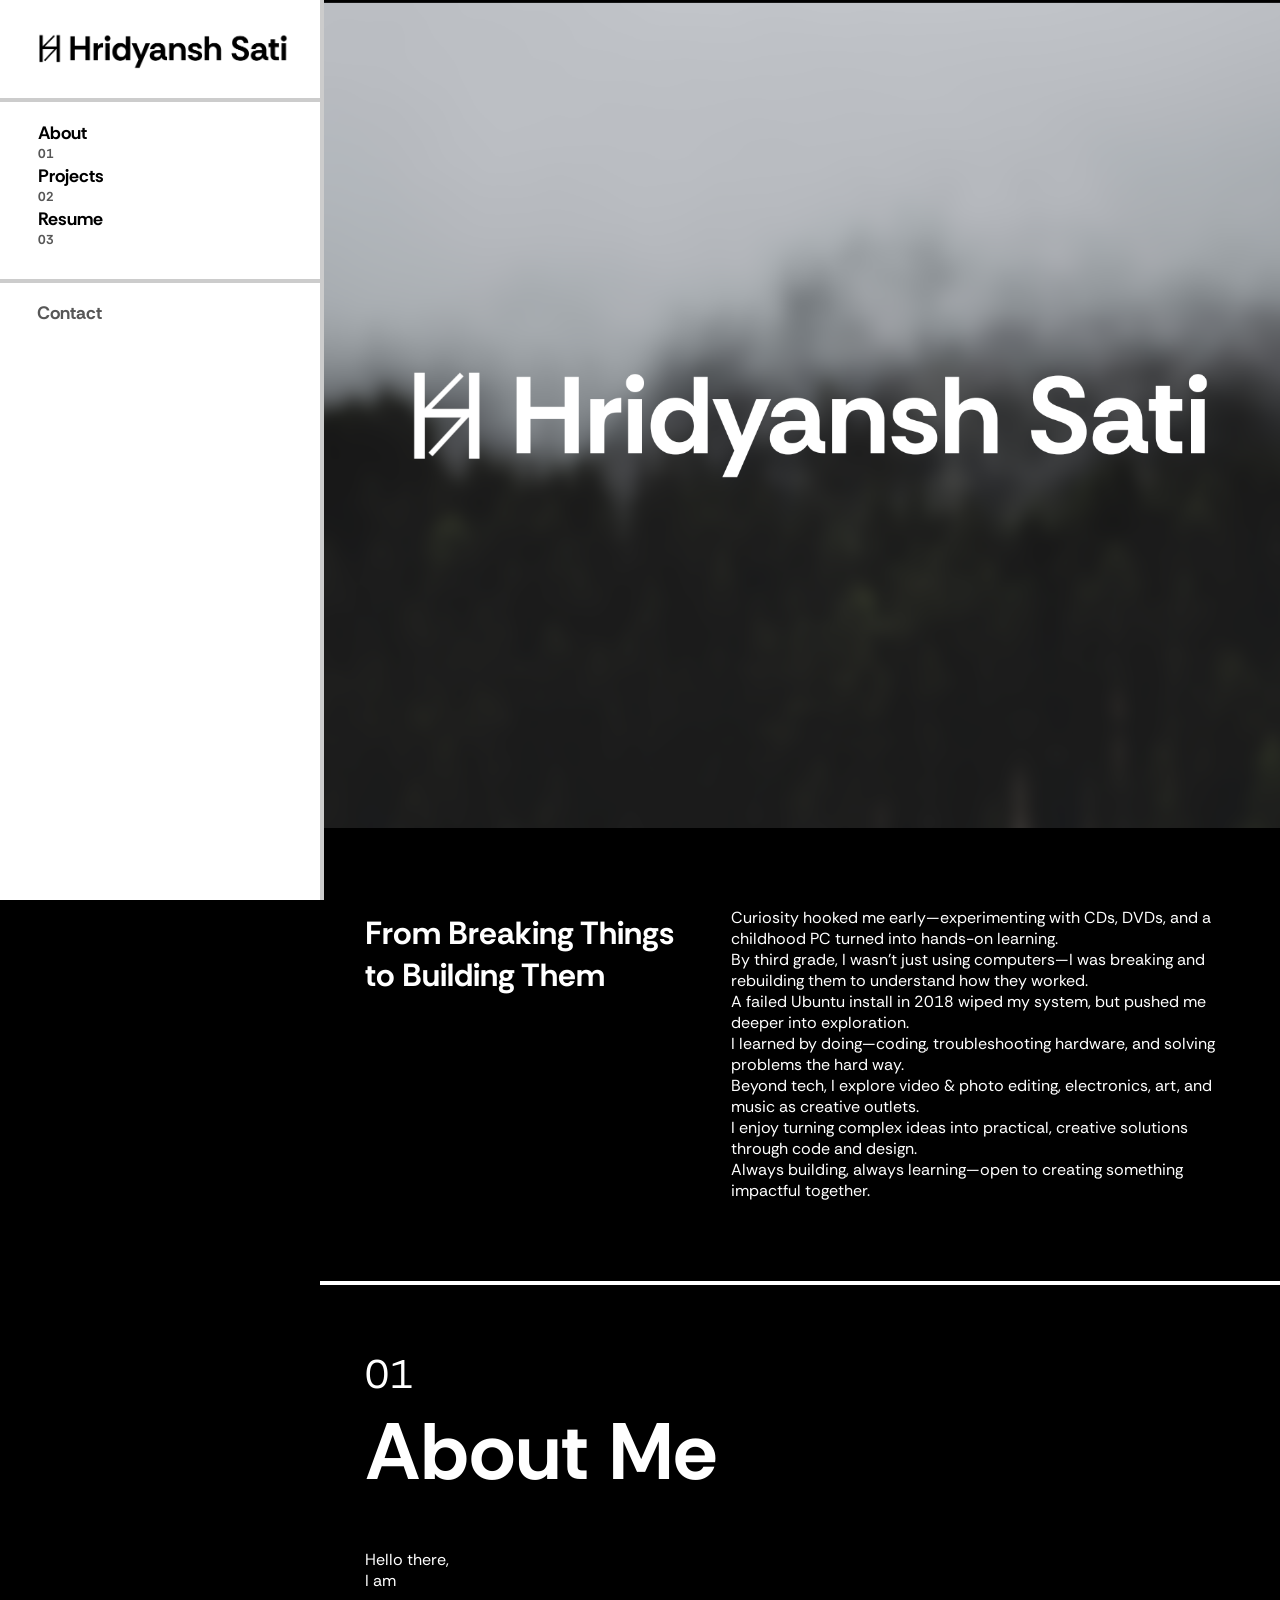
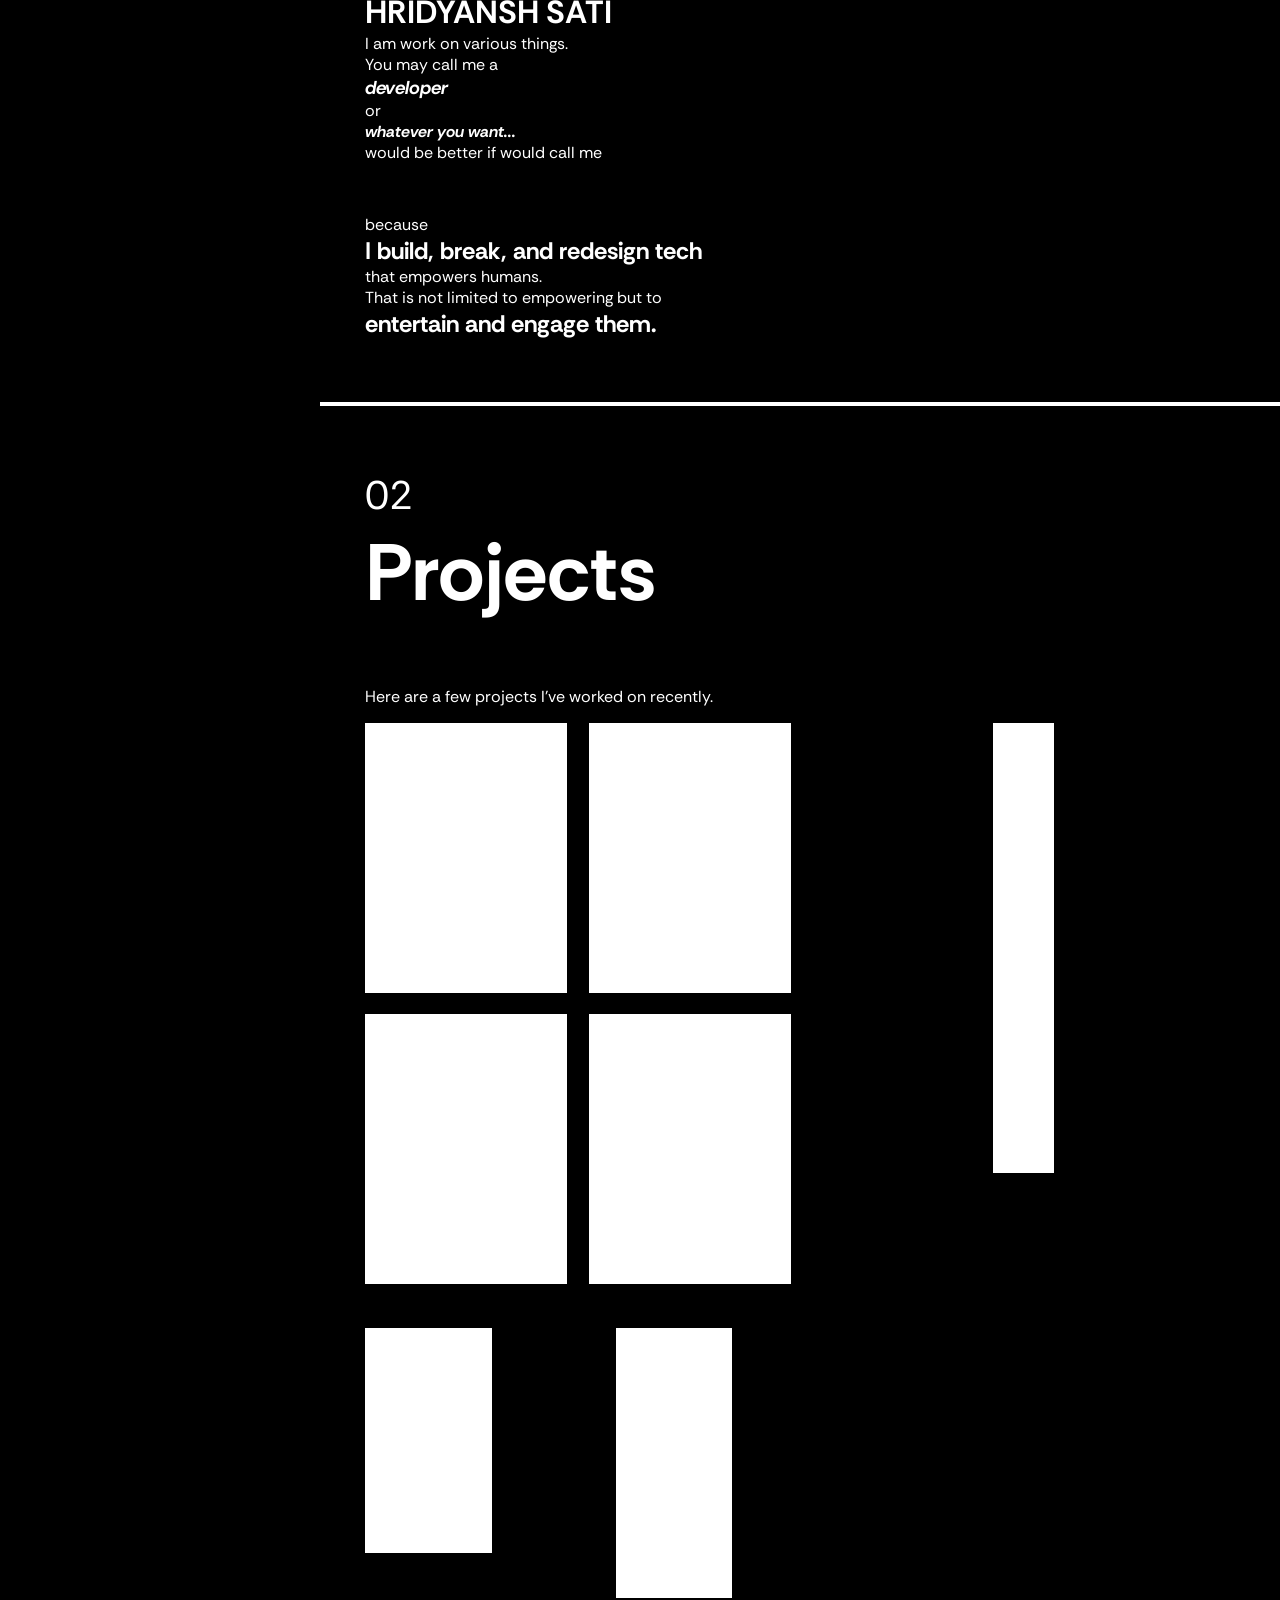
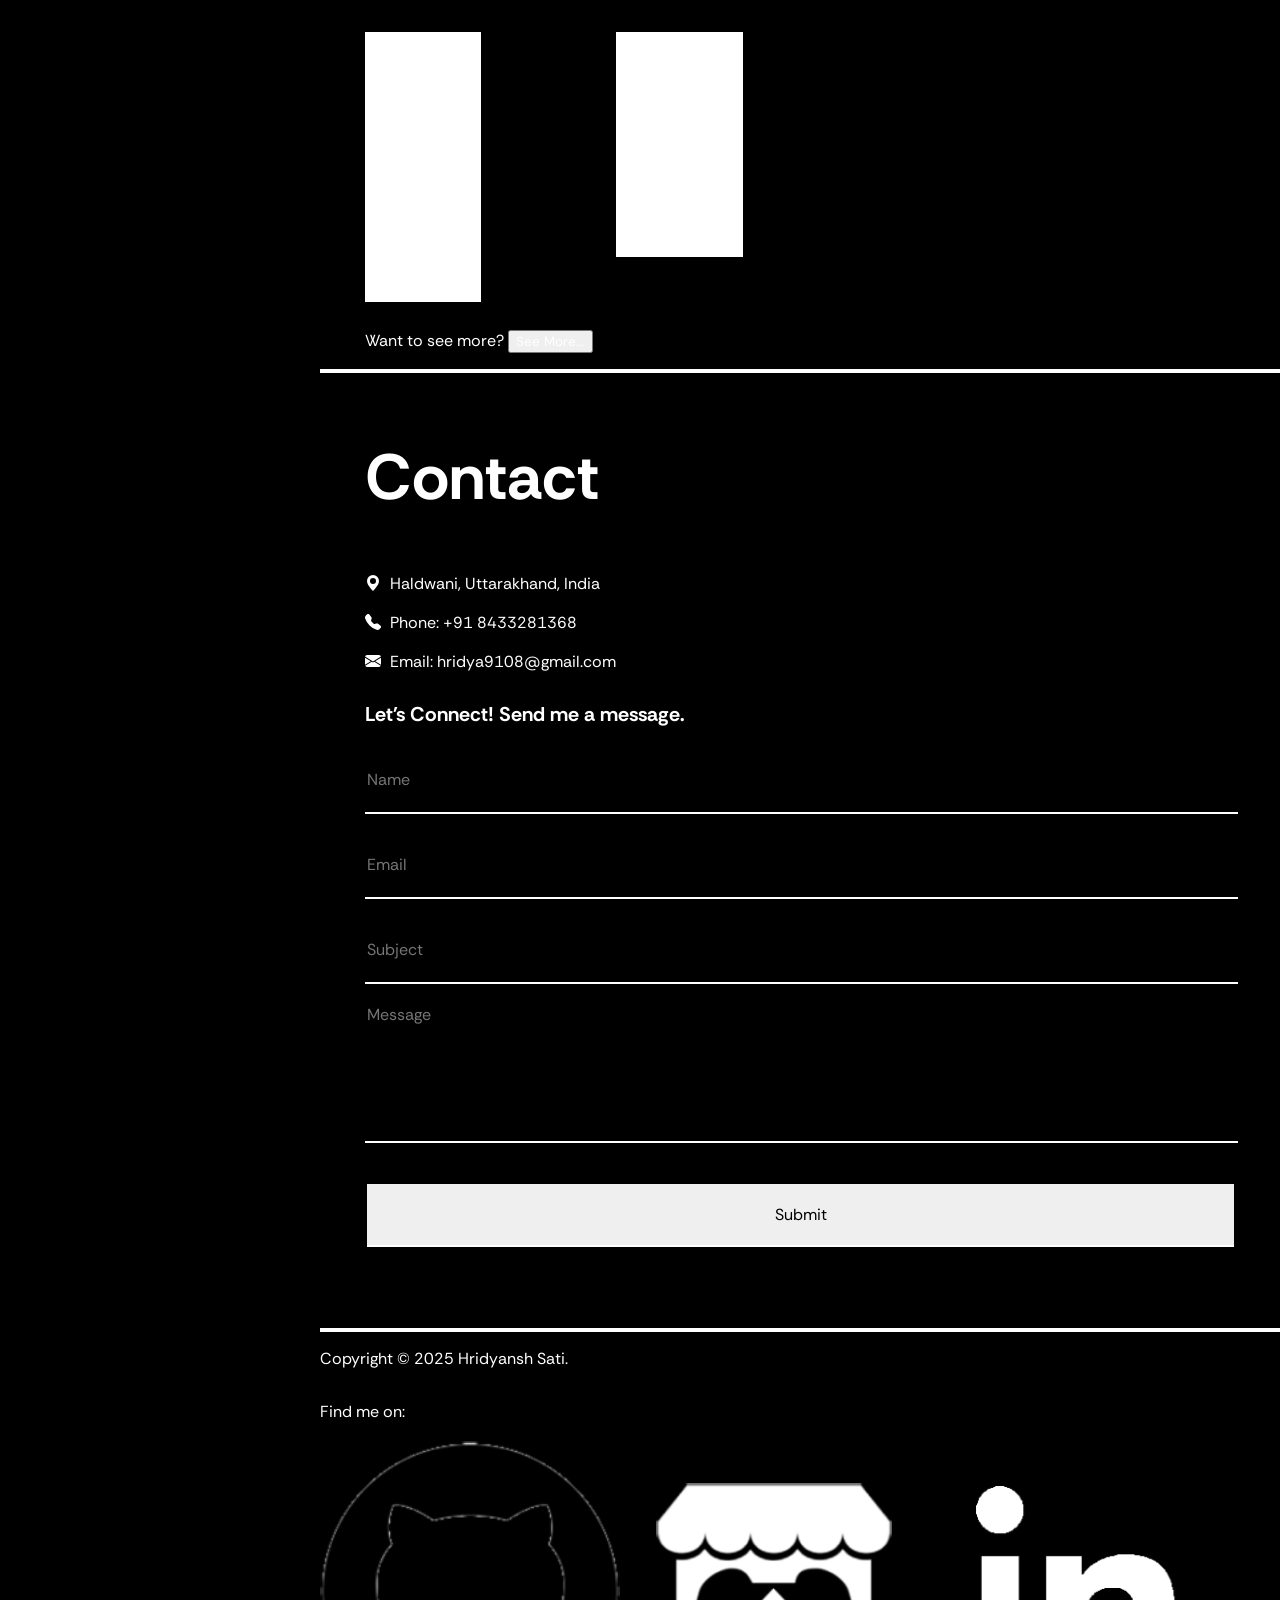
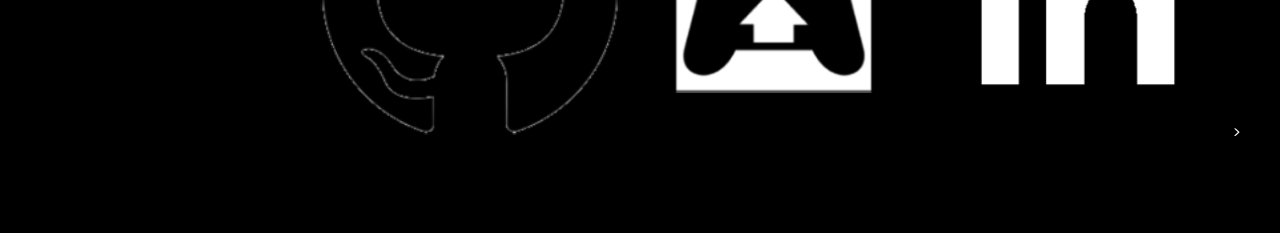
==== commit 18e18906: "refactor project section layout and styling for improved responsiveness" ====
--- a/index.html
+++ b/index.html
@@ -116,41 +116,53 @@
                                 <div id="project-items-grid">
                                     <div id="project-item-row-1">
                                         <div id="project-items-row-1-column-1">
-                                            <div class="project-itembox-square">
-                                            </div>
-                                            <div class="project-itembox-square">
-                                                <div class="project-item-image">
-                                                </div>
-                                                <div class="project-item-title">
-                                                    <p class="project-item-title-name">Project 2</p>
-                                                </div>
-                                                <div class="project-item-description">
-                                                    <p class="project-item-description-text">A brief description of Project 2.</p>
-                                                </div>
-                                            </div>
-                                            <div class="project-itembox-square">
-                                                <div class="project-item-image">
-                                                </div>
-                                                <div class="project-item-title">
-                                                    <p class="project-item-title-name">Project 3</p>
-                                                </div>
-                                                <div class="project-item-description">
-                                                    <p class="project-item-description-text">A brief description of Project 3.</p>
-                                                </div>
-                                            </div>
-                                            <div class="project-itembox-square">
-                                                <div class="project-item-image">
-                                                </div>
-                                                <div class="project-item-title">
-                                                    <p class="project-item-title-name">Project 4</p>
-                                                </div>
-                                                <div class="project-item-description">
-                                                    <p class="project-item-description-text">A brief description of Project 4.</p>
+                                            <div id="project-items-row-1-column-1-row-1">
+                                                <div class="project-itembox-row-1-square">
+                                                    <div class="project-item-image">
+                                                    </div>
+                                                    <div class="project-item-title">
+                                                        <p class="project-item-title-name">Project 1</p>
+                                                    </div>
+                                                    <div class="project-item-description">
+                                                        <p class="project-item-description-text">A brief description of Project 1.</p>
+                                                    </div>
+                                                </div>
+                                                <div class="project-itembox-row-1-square">
+                                                    <div class="project-item-image">
+                                                    </div>
+                                                    <div class="project-item-title">
+                                                        <p class="project-item-title-name">Project 2</p>
+                                                    </div>
+                                                    <div class="project-item-description">
+                                                        <p class="project-item-description-text">A brief description of Project 2.</p>
+                                                    </div>
+                                                </div>
+                                            </div>
+                                            <div id="project-items-row-1-column-1-row-2">
+                                                <div class="project-itembox-row-1-square">
+                                                    <div class="project-item-image">
+                                                    </div>
+                                                    <div class="project-item-title">
+                                                        <p class="project-item-title-name">Project 3</p>
+                                                    </div>
+                                                    <div class="project-item-description">
+                                                        <p class="project-item-description-text">A brief description of Project 3.</p>
+                                                    </div>
+                                                </div>
+                                                <div class="project-itembox-row-1-square">
+                                                    <div class="project-item-image">
+                                                    </div>
+                                                    <div class="project-item-title">
+                                                        <p class="project-item-title-name">Project 4</p>
+                                                    </div>
+                                                    <div class="project-item-description">
+                                                        <p class="project-item-description-text">A brief description of Project 4.</p>
+                                                    </div>
                                                 </div>
                                             </div>
                                         </div>
                                         <div id="project-items-row-1-column-2">
-                                            <div class="project-itembox-rectangle">
+                                            <div class="project-itembox-vert-rectangle">
                                                 <div class="project-item-image">
                                                 </div>
                                                 <div class="project-item-title">
@@ -164,7 +176,7 @@
                                     </div>
                                     <div id="project-item-row-2">
                                         <div id="project-items-row-2-column-1">
-                                            <div class="project-itembox-rectangle">
+                                            <div class="project-itembox-hori-rectangle">
                                                 <div class="project-item-image">
                                                 </div>
                                                 <div class="project-item-title">
@@ -176,7 +188,7 @@
                                             </div>
                                         </div>
                                         <div id="project-items-row-2-column-2">
-                                            <div class="project-itembox-square">
+                                            <div class="project-itembox-row-2-square">
                                                 <div class="project-item-image">
                                                 </div>
                                                 <div class="project-item-title">
@@ -190,7 +202,7 @@
                                     </div>
                                     <div id="project-item-row-3">
                                         <div id="project-items-row-3-column-1">
-                                            <div class="project-itembox-square">
+                                            <div class="project-itembox-row-3-square">
                                                 <div class="project-item-image">
                                                 </div>
                                                 <div class="project-item-title">
@@ -202,7 +214,7 @@
                                             </div>
                                         </div>
                                         <div id="project-items-row-3-column-2">
-                                            <div class="project-itembox-rectangle">
+                                            <div class="project-itembox-hori-rectangle">
                                                 <div class="project-item-image">
                                                 </div>
                                                 <div class="project-item-title">
--- a/css/index.css
+++ b/css/index.css
@@ -259,27 +259,65 @@
     margin: 0;
 }
 
-#project-item-grid {
-    display: flex;
-    flex-direction: column;
-    gap: 5vh;
-    margin-top: 5vh;
-}
-
-#project-items-row-1 {
+#project-items-grid {
+    width: 95%;
+    display: flex;
+    flex-direction: column;
+    gap: 2.5vh;
+}
+
+/* ROWS */
+#project-item-row-1,
+#project-item-row-2,
+#project-item-row-3 {
     display: flex;
     flex-direction: row;
-    gap: 5vh;
-}
-
-.project-itembox-square {
-    width: 35%;
+    gap: 20px;
+}
+
+#project-items-row-1-column-1 {
+    width: 70%;
+    display: flex;
+    flex-direction: column;
+    overflow: hidden;
+}
+
+#project-items-row-1-column-1-row-1, 
+#project-items-row-1-column-1-row-2  {
+    width: 70%;
+    display: flex;
+    flex-direction: row;
+    gap: 5%;
+    overflow: hidden;
+}
+
+#project-items-row-1-column-2 {
+    width: 20%;
+}
+
+.project-itembox-row-1-square {
+    width: 50%;
     height: 30vh;
     background-color: #ffffff;
-    margin-bottom: 7%;
-}
-
-.project-itembox-rectangle {
+    margin-bottom: 5%;
+}
+
+.project-itembox-row-2-square,
+.project-itembox-row-3-square {
+    width: 50%;
+    height: 30vh;
+    background-color: #ffffff;
+    margin-bottom: 5%;
+}
+
+.project-itembox-vert-rectangle {
+    width: 35%;
+    height: 50vh;
+    background-color: #ffffff;
+    margin-bottom: 10%;
+}
+
+.project-itembox-hori-rectangle {
     width: 55%;
     height: 25vh;
     background-color: #ffffff;
